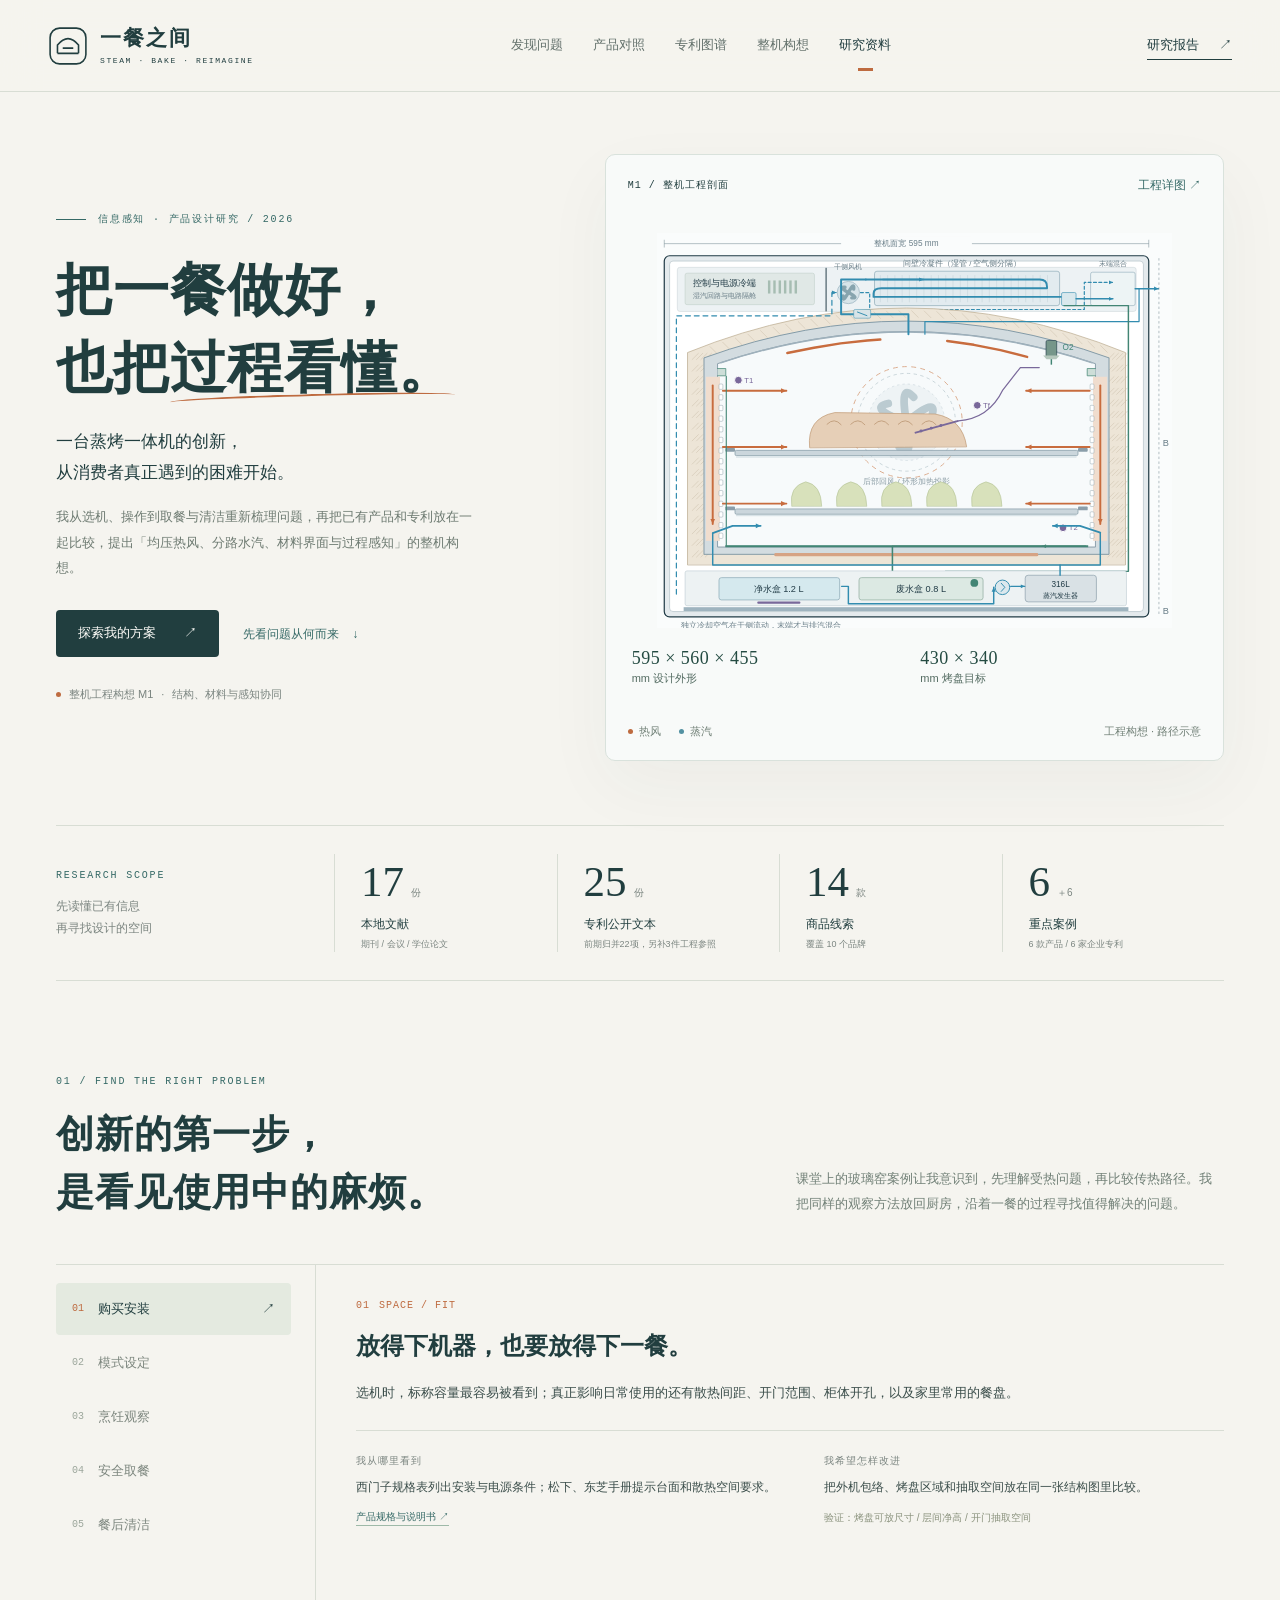
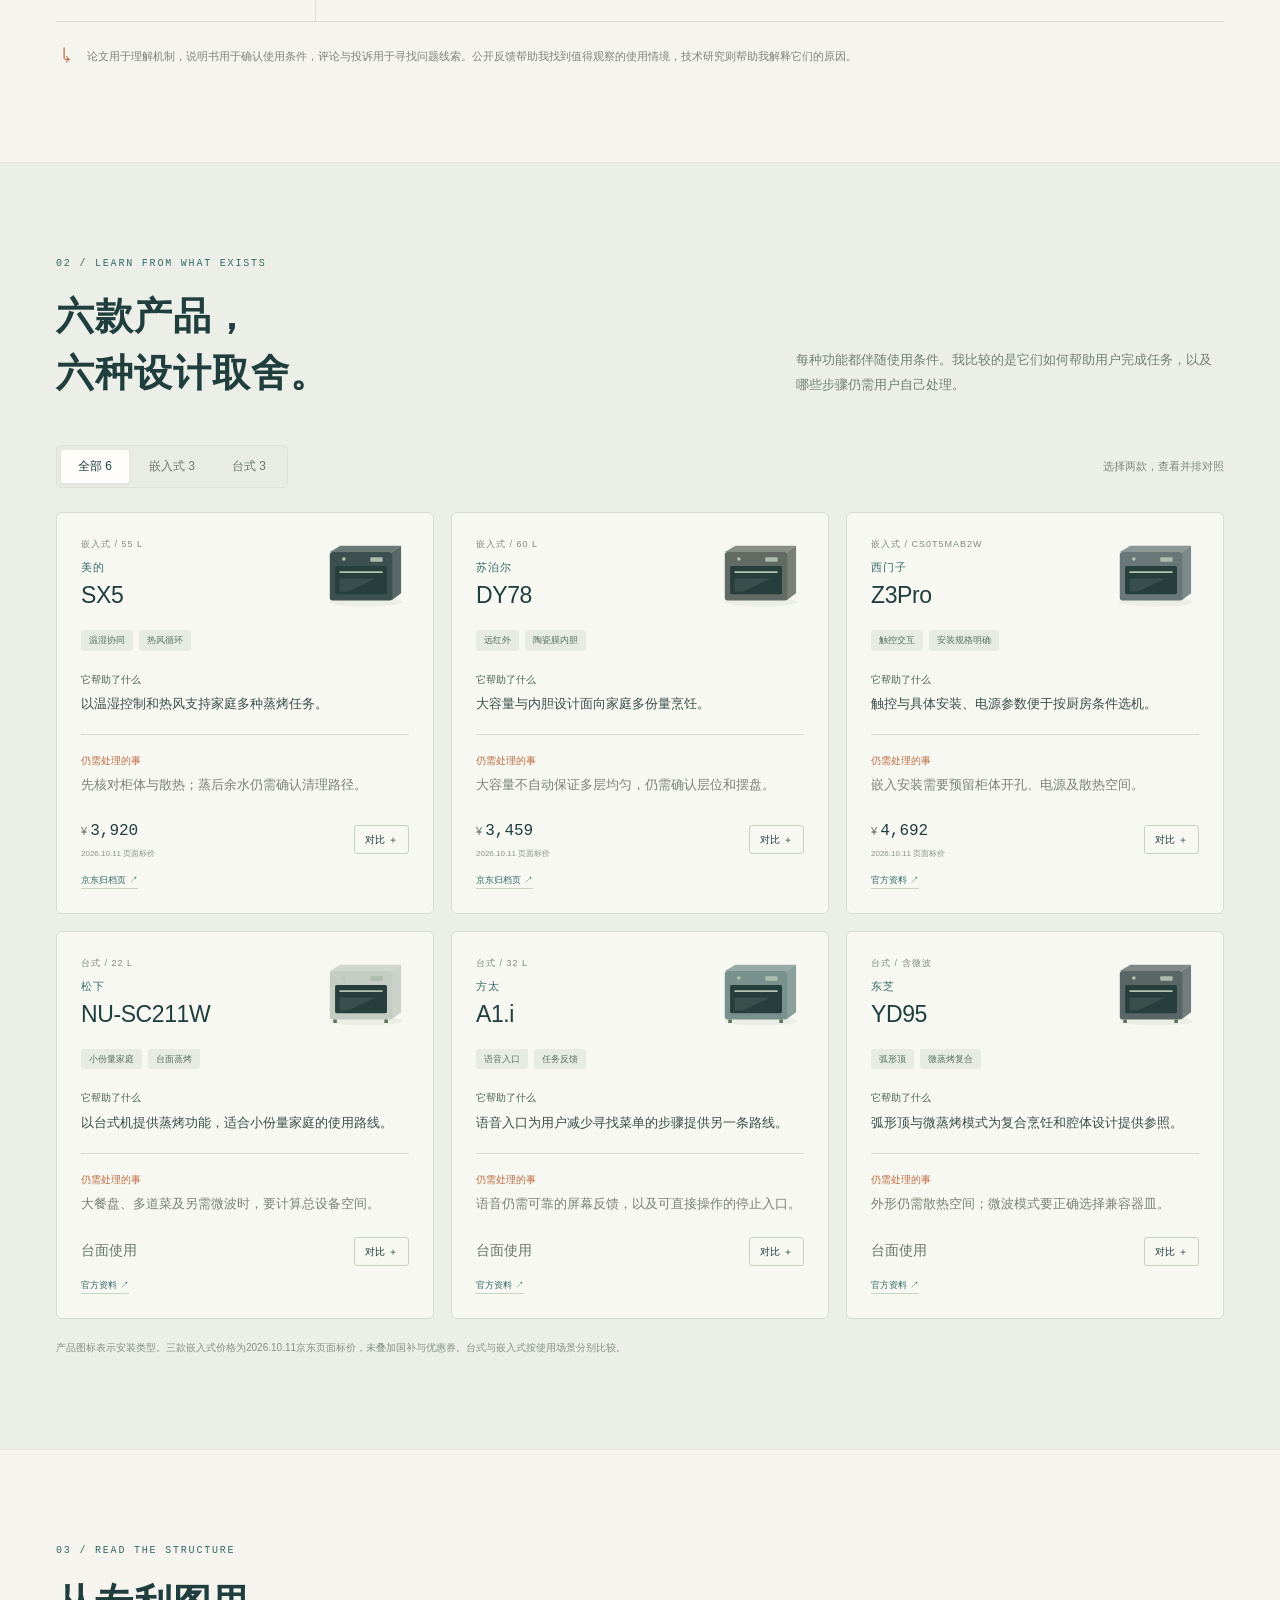
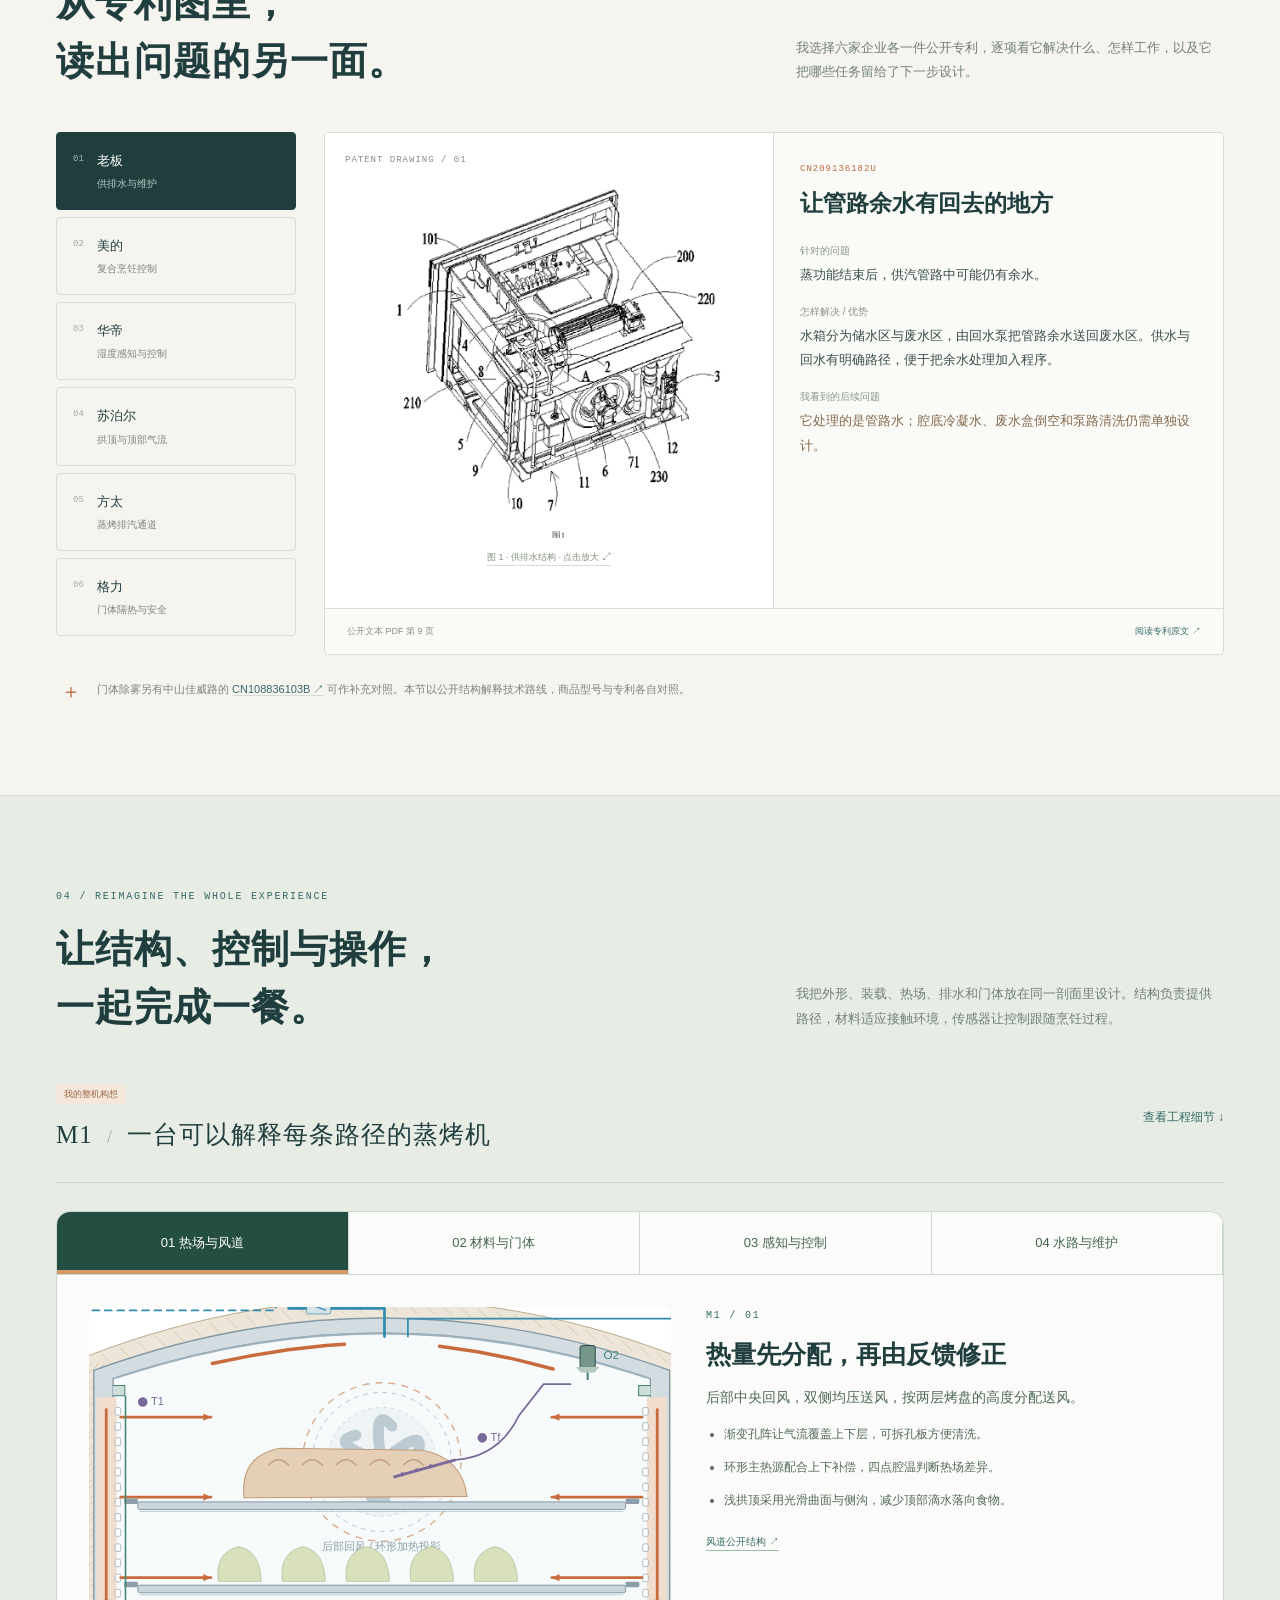
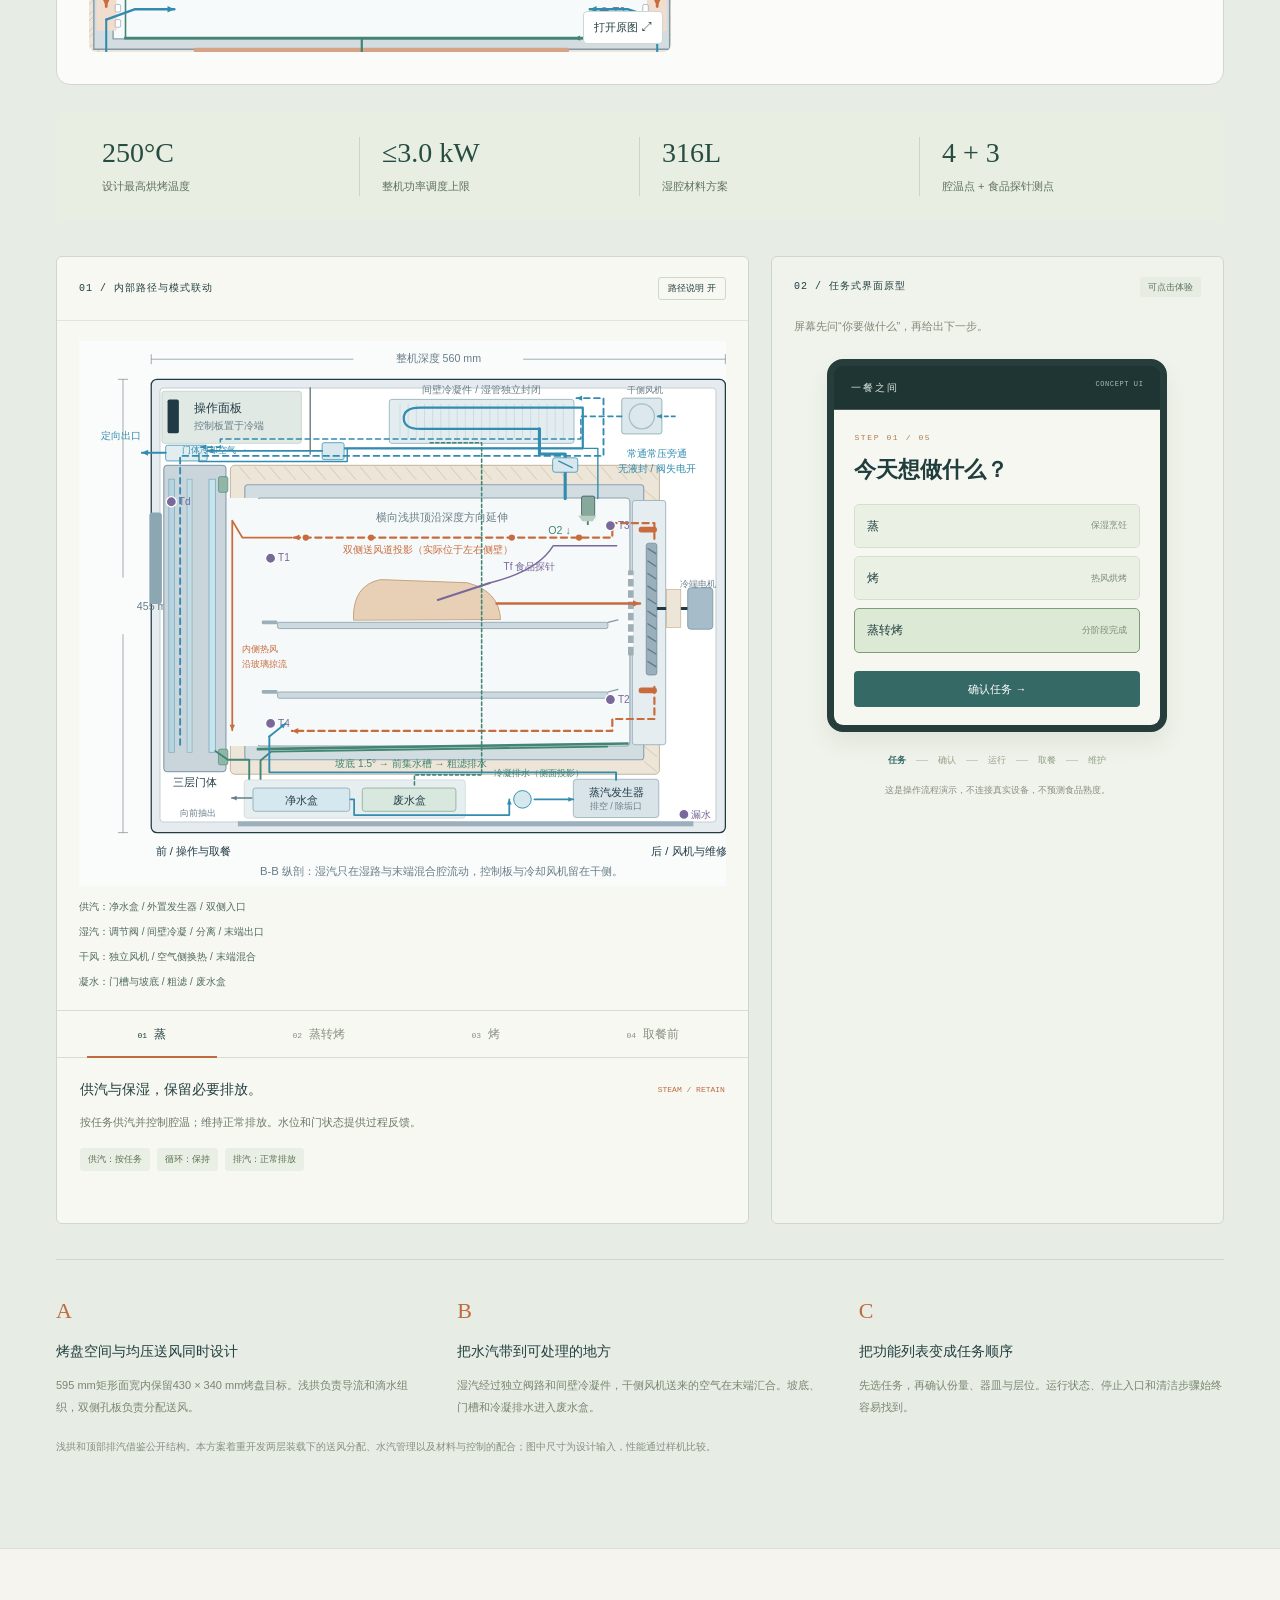
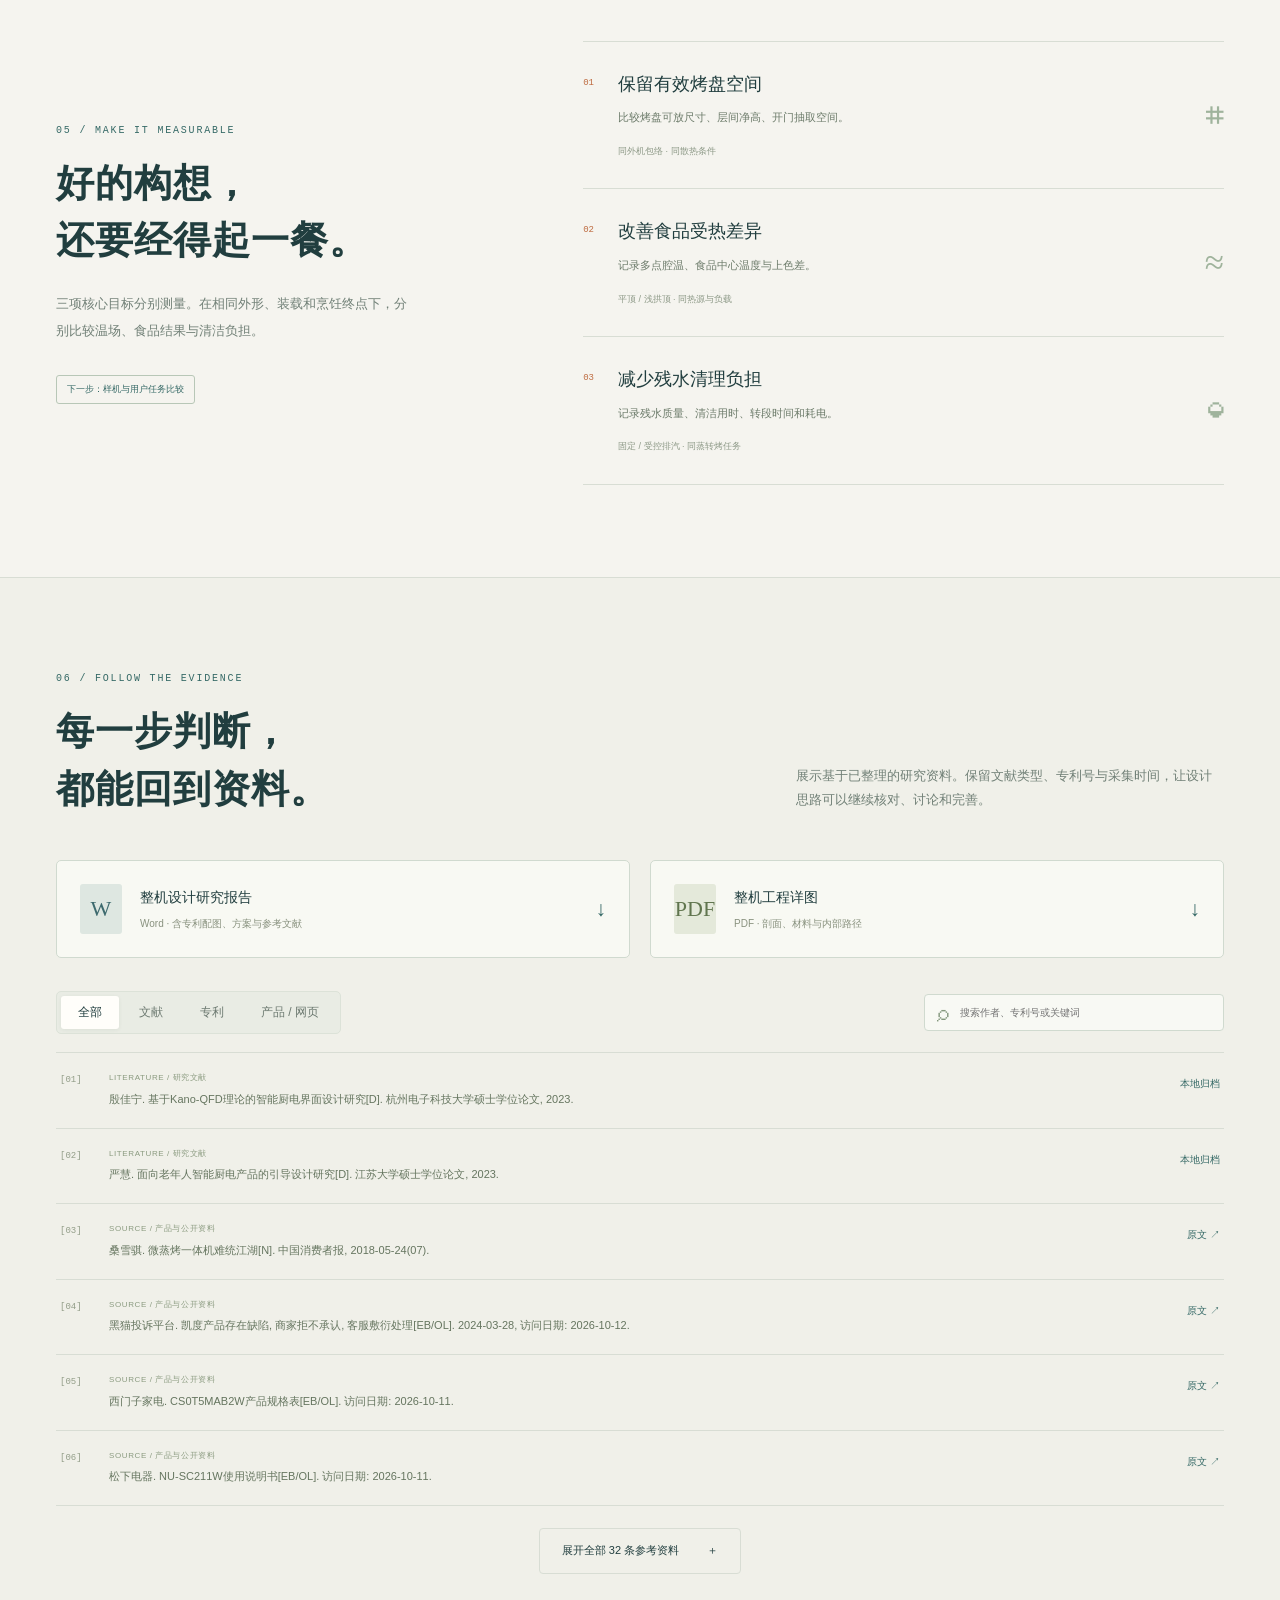
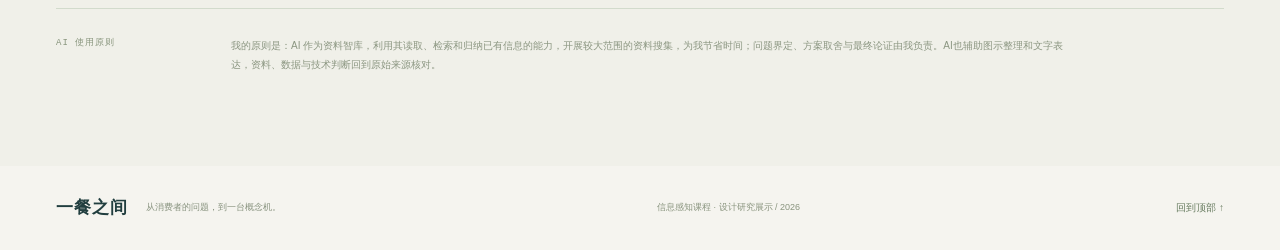
==== index.html @ ca3e5524 "Add files via upload" ====
<!DOCTYPE html>
<html lang="zh-CN">
<head>
  <meta charset="utf-8">
  <meta name="viewport" content="width=device-width, initial-scale=1">
  <meta name="theme-color" content="#f5f4ef">
  <meta name="description" content="从消费者的一餐出发，对照六款产品与六家企业专利，展示M1的均压送风、材料分区、受控排汽与信息感知设计。">
  <title>一餐之间 M1 · 蒸烤一体机工程设计</title>
  <link rel="icon" href="assets/favicon.svg" type="image/svg+xml">
  <link rel="stylesheet" href="styles.css?v=5">
  <script defer src="data.js"></script>
  <script defer src="app.js?v=6"></script>
</head>
<body>
<a class="skip" href="#research">跳转到研究内容</a>
<header class="site-header">
 <a class="brand" href="#top" aria-label="一餐之间 首页"><svg viewBox="0 0 38 38" aria-hidden="true"><rect x="2" y="2" width="34" height="34" rx="9" fill="none" stroke="currentColor" stroke-width="1.5"/><path d="M9 26V18Q19 6 29 18V26M9 26H29M14 21H24" fill="none" stroke="currentColor" stroke-width="1.5"/></svg><span>一餐之间<small>STEAM · BAKE · REIMAGINE</small></span></a>
 <nav class="main-nav" aria-label="页面导航"><a href="#research">发现问题</a><a href="#products">产品对照</a><a href="#patents">专利图谱</a><a href="#concept">整机构想</a><a href="#sources">研究资料</a></nav>
 <a class="header-link" href="assets/design-report.docx" download>研究报告 <span aria-hidden="true">↗</span></a>
</header>
<main id="top">
 <section class="hero wrap">
  <div class="hero-copy">
   <div class="eyebrow"><span class="tiny-line"></span> 信息感知 · 产品设计研究 / 2026</div>
   <h1>把一餐做好，<br>也把<span class="hand-underline">过程看懂。</span></h1>
   <p class="hero-lead">一台蒸烤一体机的创新，<br>从消费者真正遇到的困难开始。</p>
   <p class="hero-desc">我从选机、操作到取餐与清洁重新梳理问题，再把已有产品和专利放在一起比较，提出「均压热风、分路水汽、材料界面与过程感知」的整机构想。</p>
   <div class="hero-actions"><a class="button primary" href="#concept">探索我的方案 <span>↗</span></a><a class="text-link" href="#research">先看问题从何而来 <span>↓</span></a></div>
   <div class="project-state"><span class="status-dot"></span> 整机工程构想 M1 <span>·</span> 结构、材料与感知协同</div>
  </div>
  <div class="hero-visual">
   <div class="board-top"><span class="mono">M1 / 整机工程剖面</span><a class="text-link" href="assets/M1-engineering.pdf" target="_blank">工程详图 ↗</a></div>
   <div id="hero-oven" class="hero-oven" data-mode="steam"></div>
   <div class="visual-foot"><span><i class="key-dot orange"></i> 热风 <i class="key-dot blue"></i> 蒸汽</span><span>工程构想 · 路径示意</span></div>
  </div>
 </section>
 <div class="scope-band wrap"><div class="scope-label"><span class="eyebrow">RESEARCH SCOPE</span><span>先读懂已有信息<br>再寻找设计的空间</span></div><div><strong>17<small>份</small></strong><span>本地文献<em>期刊 / 会议 / 学位论文</em></span></div><div><strong>25<small>份</small></strong><span>专利公开文本<em>前期归并22项，另补3件工程参照</em></span></div><div><strong>14<small>款</small></strong><span>商品线索<em>覆盖 10 个品牌</em></span></div><div><strong>6<small>＋6</small></strong><span>重点案例<em>6 款产品 / 6 家企业专利</em></span></div></div>

 <section class="section wrap" id="research">
  <div class="section-intro"><div><div class="eyebrow">01 / FIND THE RIGHT PROBLEM</div><h2>创新的第一步，<br>是看见使用中的麻烦。</h2></div><p>课堂上的玻璃窑案例让我意识到，先理解受热问题，再比较传热路径。我把同样的观察方法放回厨房，沿着一餐的过程寻找值得解决的问题。</p></div>
  <div class="journey-layout"><div class="journey-list" role="tablist" aria-label="消费者使用环节" id="journey-tabs"></div><article id="journey-panel" class="journey-panel" role="tabpanel" aria-live="polite"></article></div>
  <div class="research-note"><span class="note-symbol">↳</span><p>论文用于理解机制，说明书用于确认使用条件，评论与投诉用于寻找问题线索。公开反馈帮助我找到值得观察的使用情境，技术研究则帮助我解释它们的原因。</p></div>
 </section>

 <section class="products-section section" id="products"><div class="wrap">
  <div class="section-intro"><div><div class="eyebrow">02 / LEARN FROM WHAT EXISTS</div><h2>六款产品，<br>六种设计取舍。</h2></div><p>每种功能都伴随使用条件。我比较的是它们如何帮助用户完成任务，以及哪些步骤仍需用户自己处理。</p></div>
  <div class="section-tools"><div class="segmented" id="product-filters" aria-label="按产品类型筛选"><button class="active" data-filter="all" aria-pressed="true">全部 6</button><button data-filter="built" aria-pressed="false">嵌入式 3</button><button data-filter="counter" aria-pressed="false">台式 3</button></div><span class="muted small-text">选择两款，查看并排对照</span></div>
  <div class="product-grid" id="product-grid"></div>
  <div class="compare-tray" id="compare-tray" hidden><div class="compare-tray-heading"><span id="compare-count"></span><button class="text-button" id="clear-compare">清空选择 ×</button></div><div id="compare-content"></div></div>
  <p class="fineprint">产品图标表示安装类型。三款嵌入式价格为2026.10.11京东页面标价，未叠加国补与优惠券。台式与嵌入式按使用场景分别比较。</p>
 </div></section>

 <section class="section wrap" id="patents">
  <div class="section-intro"><div><div class="eyebrow">03 / READ THE STRUCTURE</div><h2>从专利图里，<br>读出问题的另一面。</h2></div><p>我选择六家企业各一件公开专利，逐项看它解决什么、怎样工作，以及它把哪些任务留给了下一步设计。</p></div>
  <div class="patent-layout"><div class="patent-tabs" id="patent-tabs" role="tablist" aria-label="企业专利"></div><article id="patent-panel" class="patent-panel" role="tabpanel" aria-live="polite"></article></div>
  <div class="research-note"><span class="note-symbol">＋</span><p>门体除雾另有中山佳威路的 <a href="https://patents.google.com/patent/CN108836103B/zh" target="_blank" rel="noopener">CN108836103B ↗</a> 可作补充对照。本节以公开结构解释技术路线，商品型号与专利各自对照。</p></div>
 </section>

 <section class="concept-section section" id="concept"><div class="wrap">
  <div class="section-intro"><div><div class="eyebrow">04 / REIMAGINE THE WHOLE EXPERIENCE</div><h2>让结构、控制与操作，<br>一起完成一餐。</h2></div><p>我把外形、装载、热场、排水和门体放在同一剖面里设计。结构负责提供路径，材料适应接触环境，传感器让控制跟随烹饪过程。</p></div>
  <div class="concept-heading"><div><span class="tag pale">我的整机构想</span><h3>M1 <span>/</span> 一台可以解释每条路径的蒸烤机</h3></div><a class="text-link" href="#engineering-detail">查看工程细节 ↓</a></div>
  <div class="engineering-explorer"><div class="eng-tabs" id="engineering-tabs" aria-label="探索工程设计"><button data-engineering="0" aria-pressed="true">01 热场与风道</button><button data-engineering="1" aria-pressed="false">02 材料与门体</button><button data-engineering="2" aria-pressed="false">03 感知与控制</button><button data-engineering="3" aria-pressed="false">04 水路与维护</button></div><article id="engineering-detail" class="engineering-detail" aria-live="polite"></article></div>
  <div class="m1-specs"><div><b>250°C</b><span>设计最高烘烤温度</span></div><div><b>≤3.0 kW</b><span>整机功率调度上限</span></div><div><b>316L</b><span>湿腔材料方案</span></div><div><b>4 + 3</b><span>腔温点 + 食品探针测点</span></div></div>
  <div class="concept-grid"><div class="path-board"><div class="board-top"><span class="mono">01 / 内部路径与模式联动</span><button class="icon-text" id="toggle-labels" aria-pressed="true">路径说明 开</button></div><div id="path-visual" class="path-visual" data-phase="steam"></div><div class="mode-controls" id="phase-tabs" aria-label="查看蒸烤阶段"><button class="active" data-phase="steam" aria-pressed="true"><small>01</small> 蒸</button><button data-phase="transition" aria-pressed="false"><small>02</small> 蒸转烤</button><button data-phase="bake" aria-pressed="false"><small>03</small> 烤</button><button data-phase="serve" aria-pressed="false"><small>04</small> 取餐前</button></div><div id="phase-detail" aria-live="polite"></div></div>
   <div class="interface-card"><div class="board-top"><span class="mono">02 / 任务式界面原型</span><span class="tag">可点击体验</span></div><p class="interface-intro">屏幕先问“你要做什么”，再给出下一步。</p><div class="device"><div class="device-top"><span>一餐之间</span><span class="mono">CONCEPT UI</span></div><div id="device-screen" class="device-screen" aria-live="polite"></div></div><div class="interface-progress" id="interface-progress"></div><p class="fineprint">这是操作流程演示，不连接真实设备，不预测食品熟度。</p></div>
  </div>
  <div class="design-choices"><div><span class="choice-no">A</span><h3>烤盘空间与均压送风同时设计</h3><p>595 mm矩形面宽内保留430 × 340 mm烤盘目标。浅拱负责导流和滴水组织，双侧孔板负责分配送风。</p></div><div><span class="choice-no">B</span><h3>把水汽带到可处理的地方</h3><p>湿汽经过独立阀路和间壁冷凝件，干侧风机送来的空气在末端汇合。坡底、门槽和冷凝排水进入废水盒。</p></div><div><span class="choice-no">C</span><h3>把功能列表变成任务顺序</h3><p>先选任务，再确认份量、器皿与层位。运行状态、停止入口和清洁步骤始终容易找到。</p></div></div>
  <p class="fineprint">浅拱和顶部排汽借鉴公开结构。本方案着重开发两层装载下的送风分配、水汽管理以及材料与控制的配合；图中尺寸为设计输入，性能通过样机比较。</p>
 </div></section>

 <section class="section wrap" id="validation"><div class="validation-layout"><div><div class="eyebrow">05 / MAKE IT MEASURABLE</div><h2>好的构想，<br>还要经得起一餐。</h2><p class="section-description">三项核心目标分别测量。在相同外形、装载和烹饪终点下，分别比较温场、食品结果与清洁负担。</p><span class="tag outline">下一步：样机与用户任务比较</span></div><div class="validation-list"><article><span class="validation-no">01</span><div><h3>保留有效烤盘空间</h3><p>比较烤盘可放尺寸、层间净高、开门抽取空间。</p><span>同外机包络 · 同散热条件</span></div><span class="target-symbol">⌗</span></article><article><span class="validation-no">02</span><div><h3>改善食品受热差异</h3><p>记录多点腔温、食品中心温度与上色差。</p><span>平顶 / 浅拱顶 · 同热源与负载</span></div><span class="target-symbol">≈</span></article><article><span class="validation-no">03</span><div><h3>减少残水清理负担</h3><p>记录残水质量、清洁用时、转段时间和耗电。</p><span>固定 / 受控排汽 · 同蒸转烤任务</span></div><span class="target-symbol">◒</span></article></div></div></section>

 <section class="sources-section section" id="sources"><div class="wrap"><div class="section-intro"><div><div class="eyebrow">06 / FOLLOW THE EVIDENCE</div><h2>每一步判断，<br>都能回到资料。</h2></div><p>展示基于已整理的研究资料。保留文献类型、专利号与采集时间，让设计思路可以继续核对、讨论和完善。</p></div>
  <div class="download-row"><a href="assets/design-report.docx" download><span class="download-icon">W</span><span><strong>整机设计研究报告</strong><small>Word · 含专利配图、方案与参考文献</small></span><span class="download-arrow">↓</span></a><a href="assets/M1-engineering.pdf" download><span class="download-icon excel">PDF</span><span><strong>整机工程详图</strong><small>PDF · 剖面、材料与内部路径</small></span><span class="download-arrow">↓</span></a></div>
  <div class="source-tools"><div class="segmented" id="source-filters" aria-label="参考资料类型"><button class="active" data-type="all" aria-pressed="true">全部</button><button data-type="paper" aria-pressed="false">文献</button><button data-type="patent" aria-pressed="false">专利</button><button data-type="web" aria-pressed="false">产品 / 网页</button></div><label class="search-box"><span aria-hidden="true">⌕</span><input id="source-search" type="search" placeholder="搜索作者、专利号或关键词" aria-label="搜索参考资料"></label></div>
  <div id="reference-list" class="reference-list" aria-live="polite"></div><button class="button secondary sources-expand" id="expand-sources">展开全部参考资料 <span>＋</span></button>
  <div class="ai-note"><span class="mono">AI 使用原则</span><p>我的原则是：AI 作为资料智库，利用其读取、检索和归纳已有信息的能力，开展较大范围的资料搜集，为我节省时间；问题界定、方案取舍与最终论证由我负责。AI也辅助图示整理和文字表达，资料、数据与技术判断回到原始来源核对。</p></div>
 </div></section>
</main>
<footer class="site-footer wrap"><a class="brand footer-brand" href="#top">一餐之间 <span>从消费者的问题，到一台概念机。</span></a><span>信息感知课程 · 设计研究展示 / 2026</span><a href="#top" class="back-top">回到顶部 ↑</a></footer>
<dialog class="image-dialog" id="patent-dialog"><div class="dialog-top"><span id="dialog-title"></span><button id="close-dialog" aria-label="关闭附图">关闭 ×</button></div><img id="dialog-img" alt="专利附图放大"><p>附图来自专利公开文本；示意部件与编号以原文为准。</p></dialog>
<div id="toast" class="toast" role="status" hidden></div>
</body>
</html>
---- styles.css ----
@charset "UTF-8";
:root{--paper:#f5f4ef;--white:#fffefa;--ink:#213e3f;--text:#3a4d4a;--muted:#7b8580;--line:#d8ddd4;--teal:#356966;--teal-light:#dbe8e1;--orange:#be6b40;--orange-light:#f4e7db;--blue:#5391a2;--serif:"Songti SC","STSong","SimSun",Georgia,serif;--sans:-apple-system,BlinkMacSystemFont,"PingFang SC","Microsoft YaHei",sans-serif;--mono:"SFMono-Regular",Consolas,monospace}
*{box-sizing:border-box}html{scroll-behavior:smooth;scroll-padding-top:100px}body{margin:0;background:var(--paper);color:var(--ink);font-family:var(--sans);font-size:15px;-webkit-font-smoothing:antialiased;line-height:1.7}button,input,select{font:inherit}button,a{-webkit-tap-highlight-color:transparent}button{cursor:pointer}a{color:inherit;text-decoration:none}button{color:inherit}button:disabled{cursor:default}button:focus-visible,a:focus-visible,input:focus-visible,select:focus-visible{outline:2px solid var(--orange);outline-offset:5px}button{border:0;background:none}img,svg{max-width:100%;display:block}p,h1,h2,h3,h4{margin:0}p{color:var(--text)}[hidden]{display:none!important}.wrap{width:min(1320px,calc(100% - 112px));margin-inline:auto}.skip{position:fixed;z-index:99;top:-70px;left:20px;padding:12px 20px;background:var(--ink);color:white}.skip:focus{top:10px}.site-header{height:92px;padding:0 48px;display:flex;align-items:center;justify-content:space-between;gap:32px;border-bottom:1px solid var(--line);background:rgba(245,244,239,.94);backdrop-filter:blur(18px);position:sticky;top:0;z-index:20}.brand{display:flex;gap:12px;align-items:center;font-size:21px;font-weight:650;letter-spacing:2px;line-height:1.3;white-space:nowrap}.brand svg{width:40px;flex:none}.brand small{display:block;font-family:var(--mono);font-size:8px;font-weight:400;letter-spacing:1.6px;padding-top:5px}.main-nav{display:flex;gap:30px;font-size:13px;color:#62706a}.main-nav a{position:relative;transition:color .2s}.main-nav a:hover,.main-nav a.active{color:var(--ink)}.main-nav a.active:after{content:"";height:3px;width:15px;background:var(--orange);position:absolute;bottom:-14px;left:calc(50% - 7px)}.header-link{font-size:13px;border-bottom:1px solid var(--ink);padding:3px 0}.header-link span{margin-left:16px}.hero{display:grid;grid-template-columns:1fr 1.14fr;gap:50px;padding-top:68px;padding-bottom:58px;align-items:center}.eyebrow{font-family:var(--mono);font-size:10px;letter-spacing:1.8px;font-weight:500;display:flex;align-items:center;gap:12px;color:var(--teal)}.tiny-line{height:1px;width:30px;background:var(--teal)}h1{font-family:var(--serif);font-size:clamp(42px,4.7vw,68px);font-weight:600;letter-spacing:1px;line-height:1.38;margin:24px 0 20px}.hand-underline{position:relative;white-space:nowrap}.hand-underline:after{content:"";position:absolute;left:0;bottom:-4px;width:100%;height:7px;border-top:2px solid var(--orange);border-radius:50%;transform:rotate(-1.5deg)}.hero-lead{font-size:17px;line-height:1.8;color:var(--ink)}.hero-desc{font-size:13px;line-height:1.95;max-width:420px;margin-top:16px;color:#6e7b72}.hero-actions{display:flex;align-items:center;gap:24px;margin-top:30px}.button{display:inline-flex;justify-content:center;gap:28px;align-items:center;font-size:13px;font-weight:500;padding:13px 22px;border-radius:4px;transition:transform .2s,background .2s;line-height:1.6}.button:hover{transform:translateY(-2px)}.button.primary{background:var(--ink);color:var(--white)}.button.primary:hover{background:#356966}.button.secondary{border:1px solid var(--line);background:transparent}.button.secondary:hover{background:#e8ece4}.text-link{font-size:12px;color:var(--teal);white-space:nowrap}.text-link span{margin-left:10px}.project-state{display:flex;align-items:center;gap:8px;font-size:10px;color:var(--muted);margin-top:28px}.status-dot{width:5px;height:5px;border-radius:50%;background:var(--orange)}.hero-visual{align-self:stretch;background:#e8ece3;position:relative;border-radius:10px;overflow:hidden;min-height:500px;display:flex;flex-direction:column;background-image:radial-gradient(#aab9ad50 .65px,transparent .65px);background-size:14px 14px}.board-top{display:flex;justify-content:space-between;align-items:center;padding:20px 22px;gap:14px}.mono{font-family:var(--mono);font-size:10px;letter-spacing:1px}.segmented{display:flex;align-items:center;gap:3px;background:#e9ece4;border:1px solid #dce2d8;padding:4px;border-radius:5px;width:fit-content;flex-wrap:wrap}.segmented button{padding:7px 17px;font-size:12px;border-radius:3px;color:#6c7970;line-height:1.6;transition:background .2s,color .2s}.segmented button.active{background:var(--white);color:var(--ink);box-shadow:0 1px 4px #1f3a3010}.segmented button:hover{color:var(--ink)}.segmented.small{background:#e0e6db;border-color:transparent;padding:3px}.segmented.small button{font-size:10px;padding:4px 13px}.hero-oven{flex:1;display:flex;align-items:center;justify-content:center;width:100%;min-height:340px;margin-top:-2px}.hero-oven svg{width:100%;height:auto;overflow:visible}.visual-foot{display:flex;align-items:center;justify-content:space-between;gap:12px;padding:14px 22px 19px;font-size:9px;color:#718077}.visual-foot span:first-child{display:flex;align-items:center;gap:6px}.key-dot{width:5px;height:5px;border-radius:50%;display:inline-block}.key-dot.blue{background:var(--blue);margin-left:12px}.key-dot.orange{background:var(--orange)}.scope-band{border-top:1px solid var(--line);border-bottom:1px solid var(--line);display:grid;grid-template-columns:1.25fr repeat(4,1fr);padding:28px 0}.scope-band>div{border-left:1px solid var(--line);padding-left:26px;display:flex;flex-direction:column;gap:4px}.scope-band>div:first-child{border:0;padding-left:0}.scope-label{justify-content:center}.scope-label>span:last-child{font-size:12px;line-height:1.8;color:var(--muted);margin-top:8px}.scope-band strong{font-family:Georgia,serif;font-weight:400;font-size:43px;line-height:1.3}.scope-band strong small{font-family:var(--sans);font-size:10px;margin-left:7px;font-weight:400;color:var(--muted)}.scope-band>div>span:not(.eyebrow){font-size:12px}.scope-band em{font-style:normal;font-size:9px;display:block;color:var(--muted);margin-top:3px}.section{padding-top:100px;padding-bottom:96px}.section-intro{display:grid;grid-template-columns:1fr .67fr;gap:100px;align-items:end;margin-bottom:42px}h2{font-family:var(--serif);font-size:clamp(30px,3vw,42px);line-height:1.5;font-weight:600;letter-spacing:1px;margin-top:16px}.section-intro>p,.section-description{font-size:13px;line-height:2.1;color:#718077;padding-bottom:5px}.journey-layout{display:grid;grid-template-columns:260px 1fr;border-top:1px solid var(--line);border-bottom:1px solid var(--line);min-height:358px}.journey-list{padding:18px 24px 18px 0;display:flex;flex-direction:column;gap:2px;border-right:1px solid var(--line)}.journey-tab{display:flex;align-items:center;text-align:left;gap:14px;border-radius:4px;padding:15px 16px;font-size:13px;color:#7c867e;transition:background .2s}.journey-tab .num{font-family:var(--mono);font-size:10px;color:#9ba69b}.journey-tab .tab-arrow{margin-left:auto;opacity:0}.journey-tab.active{background:#e4eae0;color:var(--ink)}.journey-tab.active .num{color:var(--orange)}.journey-tab.active .tab-arrow{opacity:1}.journey-tab:hover{background:#e9ede5}.journey-panel{padding:32px 0 30px 40px}.panel-eyebrow{font-size:10px;color:var(--orange);font-family:var(--mono);letter-spacing:1px;display:flex;gap:9px;align-items:center}.journey-panel h3{font-size:24px;font-family:var(--serif);margin:12px 0 14px;font-weight:600}.journey-panel>.journey-desc{font-size:13px;line-height:1.95;max-width:680px}.evidence-grid{display:grid;grid-template-columns:1.1fr 1fr;gap:28px;margin-top:24px;border-top:1px solid var(--line);padding-top:21px}.evidence-grid label{font-size:10px;letter-spacing:1px;display:block;color:var(--muted);margin-bottom:7px}.evidence-grid p{font-size:12px;line-height:1.9}.source-link{font-size:10px;color:var(--teal);display:inline-block;margin-top:9px;border-bottom:1px solid #9eb9a8}.source-link:hover{color:var(--orange)}.research-note{display:flex;gap:16px;margin-top:24px;align-items:start;padding:0 5px}.research-note p{font-size:11px;line-height:1.95;color:#7b857d}.research-note a{color:var(--teal);border-bottom:1px solid var(--line)}.note-symbol{font-size:20px;color:var(--orange);line-height:1.2}.products-section{background:#ecefe7;border-top:1px solid #e3e7dc;border-bottom:1px solid #e3e7dc}.section-tools{display:flex;align-items:center;justify-content:space-between;gap:24px;margin-bottom:24px}.muted{color:var(--muted)}.small-text{font-size:11px}.product-grid{display:grid;grid-template-columns:repeat(3,1fr);gap:17px}.product-card{border:1px solid #d5ded1;border-radius:6px;background:#f7f8f2;padding:24px;display:flex;flex-direction:column;transition:border-color .2s,transform .2s;min-width:0;position:relative}.product-card:hover{border-color:#a4b8a3;transform:translateY(-3px)}.product-top{display:flex;justify-content:space-between;gap:10px;align-items:start}.product-type{font-size:9px;color:#7f8a80;margin-bottom:6px;letter-spacing:1px}.product-brand{font-size:11px;letter-spacing:1px;color:var(--teal)}.product-card h3{font-size:23px;font-weight:500;letter-spacing:-.4px;margin-top:2px;line-height:1.4}.product-card .oven-thumb{width:88px;height:74px;flex:none}.product-tags{display:flex;flex-wrap:wrap;gap:6px;margin-top:19px}.tag{background:#e6ece2;color:#597260;font-size:9px;padding:3px 8px;border-radius:3px;white-space:nowrap;font-weight:400;line-height:1.6;display:inline-block}.tag.pale{background:var(--orange-light);color:#9a6746}.tag.outline{border:1px solid #b8c7b7;background:none;color:var(--teal);padding:6px 10px}.product-insight{margin-top:20px;font-size:12px;line-height:1.85;padding-bottom:18px;border-bottom:1px solid var(--line);flex:1}.product-insight strong{font-size:10px;font-weight:500;color:#496252;display:block;margin-bottom:3px}.product-limit{font-size:11px;line-height:1.9;margin-top:16px;color:#7b8174}.product-limit strong{font-size:10px;color:var(--orange);font-weight:500;display:block;margin-bottom:3px}.product-bottom{display:flex;justify-content:space-between;gap:10px;align-items:center;margin-top:20px}.product-price{font-size:11px;color:#687768}.product-price b{font-weight:500;font-family:var(--mono);font-size:16px;color:var(--ink)}.product-price small{font-size:8px;display:block;color:#8b9588;margin-top:2px}.compare-toggle{border:1px solid #c7d3c1;padding:5px 10px;border-radius:3px;font-size:10px;white-space:nowrap}.compare-toggle.active{background:var(--ink);color:white;border-color:var(--ink)}.compare-toggle:hover{border-color:var(--ink)}.product-source{font-size:9px;margin-top:12px;color:var(--teal);align-self:flex-start;border-bottom:1px solid #c9d4c4}.fineprint{font-size:10px;color:#849080;line-height:1.9;margin-top:19px}.compare-tray{margin-top:24px;border:1px solid #a9bda7;background:#f7faf4;border-radius:6px;padding:20px}.compare-tray-heading{display:flex;justify-content:space-between;font-size:12px;margin-bottom:15px}.text-button{font-size:10px;color:var(--muted);padding:0}.compare-placeholder{padding:12px 0;color:var(--muted);font-size:12px}.compare-table{border-collapse:collapse;width:100%;font-size:12px;table-layout:fixed}.compare-table td,.compare-table th{padding:12px;text-align:left;vertical-align:top;border-top:1px solid var(--line);font-weight:400}.compare-table th{width:100px;color:var(--muted);font-size:10px}.compare-table tr:first-child td{font-size:17px;color:var(--ink);font-weight:600}.patent-layout{display:grid;grid-template-columns:240px 1fr;gap:28px}.patent-tabs{display:flex;flex-direction:column;gap:7px}.patent-tab{display:flex;gap:13px;padding:17px 16px;text-align:left;border:1px solid var(--line);border-radius:4px;transition:background .2s}.patent-tab small{font-family:var(--mono);color:#a2ada1;font-size:9px;padding-top:2px}.patent-tab>span{font-size:13px}.patent-tab em{font-size:10px;color:var(--muted);font-style:normal;display:block;margin-top:3px}.patent-tab.active{background:var(--ink);color:var(--white);border-color:var(--ink)}.patent-tab.active em{color:#b9cdc0}.patent-tab:hover:not(.active){background:#e9ede4}.patent-panel{border:1px solid var(--line);border-radius:5px;background:#fafbf7;overflow:hidden}.patent-content{display:grid;grid-template-columns:1fr 1fr;min-height:475px}.patent-drawing{position:relative;display:flex;flex-direction:column;align-items:center;justify-content:center;background:white;padding:28px 22px;border-right:1px solid var(--line);min-width:0}.patent-fig-label{font-family:var(--mono);font-size:9px;letter-spacing:1px;color:#819180;align-self:flex-start;position:absolute;left:20px;top:20px}.patent-image-button{width:100%;padding:0;height:350px;display:flex;align-items:center;justify-content:center;margin:12px 0}.patent-image-button img{width:100%;height:100%;object-fit:contain;mix-blend-mode:multiply}.zoom-hint{font-size:9px;color:#85917f;border-bottom:1px solid var(--line)}.patent-detail{padding:29px 26px}.patent-detail .mono{font-size:9px;color:var(--orange)}.patent-detail h3{font-family:var(--serif);font-size:23px;line-height:1.55;margin:9px 0 20px;font-weight:600}.patent-detail dl{margin:0}.patent-detail dt{font-size:10px;color:#8a9588;margin-top:15px}.patent-detail dd{margin:4px 0 0;font-size:12px;line-height:1.95;color:var(--text)}.patent-detail dd:last-child{color:#85684d}.patent-footer{border-top:1px solid var(--line);padding:15px 22px;display:flex;justify-content:space-between;font-size:9px;gap:15px;color:#869180}.patent-footer a{color:var(--teal);white-space:nowrap}.concept-section{background:#e7ede5;position:relative;border-top:1px solid #d8e0d4;border-bottom:1px solid #d8e0d4}.concept-heading{display:flex;align-items:center;justify-content:space-between;border-bottom:1px solid #ccd8c8;padding-bottom:25px;margin-bottom:24px}.concept-heading h3{font-family:var(--serif);font-size:25px;font-weight:500;margin-top:10px;letter-spacing:1px}.concept-heading h3 span{color:#9ba99b;font-size:18px;margin:0 7px}.concept-stamp{color:#8f9f8c;font-family:var(--mono);font-size:9px;line-height:1.9;letter-spacing:2px;text-align:right}.concept-grid{display:grid;grid-template-columns:1.2fr .8fr;gap:22px;align-items:stretch}.path-board{background:#f7f8f2;border:1px solid #cdd8c8;border-radius:6px;overflow:hidden;min-width:0}.path-board>.board-top{border-bottom:1px solid #e0e6da}.icon-text{font-size:9px;border:1px solid #cdd9c6;padding:3px 9px;border-radius:3px}.path-visual{padding:5px 12px 0;background-image:radial-gradient(#a1b49e44 .6px,transparent .6px);background-size:14px 14px}.path-visual svg{width:100%;height:320px}.mode-controls{display:grid;grid-template-columns:repeat(4,1fr);border-top:1px solid var(--line);border-bottom:1px solid var(--line);padding:0 14px;gap:5px}.mode-controls button{padding:13px 2px;font-size:12px;position:relative;color:#889181}.mode-controls small{font-family:var(--mono);font-size:8px;margin-right:4px}.mode-controls button.active{color:var(--ink)}.mode-controls button.active:after{content:"";position:absolute;bottom:-1px;height:2px;left:10%;right:10%;background:var(--orange)}#phase-detail{padding:20px 23px;min-height:165px}.phase-title{display:flex;align-items:center;justify-content:space-between;gap:15px;margin-bottom:10px}.phase-title h4{font-size:14px;font-weight:500}.phase-title span{font-family:var(--mono);font-size:8px;color:var(--orange)}.phase-description{font-size:11px;line-height:1.9;color:#6b7a67}.phase-states{display:flex;flex-wrap:wrap;gap:7px;margin-top:15px}.phase-states span{font-size:9px;background:#e9efe4;color:#5a7153;padding:4px 8px;border-radius:3px}.interface-card{border:1px solid #cdd8c8;border-radius:6px;background:#f0f3eb;padding-bottom:20px;min-width:0}.interface-intro{font-size:11px;margin:0 22px 23px;color:#7e8a77}.device{margin:0 auto;width:calc(100% - 48px);max-width:340px;border:7px solid #263d3b;background:#1e3534;border-radius:16px;min-height:373px;box-shadow:0 12px 22px #2a432b13;overflow:hidden}.device-top{display:flex;justify-content:space-between;padding:13px 17px;color:#dbe8df;border-bottom:1px solid #4a5b55;font-size:10px;letter-spacing:2px}.device-top .mono{font-size:7px;color:#a7beb0;letter-spacing:.6px}.device-screen{padding:21px 20px 17px;background:#f6f7f0;min-height:315px}.screen-step{font-family:var(--mono);color:#b27952;font-size:8px;letter-spacing:1.6px}.device-screen h4{font-family:var(--serif);font-size:22px;margin:7px 0 15px;font-weight:600}.device-screen p{font-size:10px;color:#7e8b7a;line-height:1.8}.task-options{display:flex;flex-direction:column;gap:8px}.task-options button{border:1px solid #d4dfce;background:#eaf0e4;border-radius:5px;display:flex;justify-content:space-between;align-items:center;padding:11px 12px;font-size:12px;text-align:left}.task-options button.selected{border-color:#7c9d78;background:#dce9d5}.task-options button small{font-size:9px;color:#7d8d77}.screen-actions{display:flex;align-items:center;gap:8px;margin-top:18px}.screen-next{flex:1;background:var(--teal);color:#fff;padding:9px 13px;border-radius:4px;font-size:11px}.screen-back{font-size:10px;color:#75846e;padding:7px 10px;border:1px solid #d0daca;border-radius:4px}.screen-stop{background:#eddfd1;color:#9c6949;padding:9px 12px;font-size:11px;border:1px solid #cfb39a;border-radius:4px;width:100%;margin-top:9px}.screen-field{display:flex;align-items:center;justify-content:space-between;gap:8px;font-size:10px;margin-bottom:9px}.screen-field label{color:#6d7f64}.screen-field select{font-size:10px;background:#fffefa;border:1px solid #cfdbc7;border-radius:3px;padding:5px;color:var(--ink);max-width:65%}.screen-note{font-size:9px!important;background:#e9eee2;padding:10px;border-radius:4px;margin-top:10px}.screen-stage{display:flex;align-items:center;gap:10px;margin:15px 0;padding:14px 12px;background:#e2ecda;border-radius:5px}.screen-stage .pulse-dot{width:7px;height:7px;background:var(--teal);border-radius:50%;box-shadow:0 0 0 5px #b9d0b333;flex:none}.screen-stage b{font-size:13px;font-weight:500}.screen-stage small{display:block;font-size:9px;color:#7e8a75;margin-top:4px}.screen-check{display:flex;align-items:center;gap:8px;font-size:11px;padding:11px 0;border-bottom:1px solid #d6dfce;color:#667a5e}.screen-check input{accent-color:var(--teal)}.screen-success{font-size:29px;color:var(--teal);line-height:1;margin:13px 0}.interface-progress{display:flex;align-items:center;justify-content:center;gap:10px;font-size:9px;color:#91a088;margin-top:21px;flex-wrap:wrap;padding:0 15px}.interface-progress span.active{color:var(--teal);font-weight:600}.interface-progress i{width:12px;height:1px;background:#c3cfba}.interface-card>.fineprint{margin:14px 24px 0;font-size:9px;text-align:center}.design-choices{display:grid;grid-template-columns:repeat(3,1fr);gap:36px;border-top:1px solid #cdd8c8;padding-top:32px;margin-top:35px}.choice-no{font-family:Georgia,serif;color:var(--orange);font-size:22px}.design-choices h3{font-size:14px;font-weight:500;margin-top:10px}.design-choices p{font-size:11px;line-height:2;color:#78866f;margin-top:10px}.validation-layout{display:grid;grid-template-columns:.8fr 1.2fr;gap:100px;align-items:center}.validation-layout .section-description{margin:20px 0 25px;max-width:360px}.validation-list article{display:flex;gap:24px;padding:27px 0;border-bottom:1px solid var(--line)}.validation-list article:first-child{border-top:1px solid var(--line)}.validation-no{font-family:var(--mono);font-size:9px;color:var(--orange);padding-top:7px}.validation-list h3{font-size:18px;font-weight:500}.validation-list p{font-size:11px;margin:9px 0;color:#6c7b6a}.validation-list article div>span{font-size:9px;color:#8d9987}.target-symbol{margin-left:auto;font-size:35px;color:#9fb39c;font-family:Georgia,serif;align-self:center}.sources-section{background:#f0f0e9;border-top:1px solid var(--line)}.download-row{display:grid;grid-template-columns:1fr 1fr;gap:20px;margin-bottom:33px}.download-row>a{display:flex;align-items:center;gap:18px;border:1px solid #d0dacf;padding:23px;background:#f8f9f3;border-radius:5px;transition:border-color .2s}.download-row>a:hover{border-color:var(--teal)}.download-icon{font-family:Georgia,serif;font-size:22px;width:42px;height:50px;background:#dee7e1;color:#3d6a6e;display:grid;place-items:center;border-radius:3px}.download-icon.excel{color:#60754e;background:#e4e9da}.download-row strong{font-weight:500;font-size:14px;display:block}.download-row small{font-size:10px;color:#89927f;display:block;margin-top:5px}.download-arrow{margin-left:auto;font-size:21px;color:var(--teal)}.source-tools{display:flex;align-items:center;justify-content:space-between;gap:20px;border-bottom:1px solid var(--line);padding-bottom:18px}.search-box{display:flex;align-items:center;gap:9px;color:#84977d;border:1px solid #d0dacf;border-radius:4px;padding:6px 12px;max-width:300px;width:100%;background:#f8f9f4}.search-box>span{font-size:23px;line-height:1}.search-box input{border:0;background:transparent;font-size:10px;color:var(--ink);width:100%;min-width:0;outline:0}.reference-row{display:grid;grid-template-columns:35px 1fr 65px;gap:14px;padding:18px 4px;border-bottom:1px solid var(--line);align-items:start;scroll-margin-top:120px}.ref-num{font-family:var(--mono);font-size:9px;color:#929d88;padding-top:2px}.reference-row p{font-size:11px;line-height:1.9;color:#65755f;overflow-wrap:anywhere}.ref-type{font-size:8px;color:#8b9b80;letter-spacing:.6px;display:block;margin-bottom:4px}.ref-link{font-size:10px;color:var(--teal);text-align:right;margin-top:4px;white-space:nowrap}.sources-expand{display:flex;margin:22px auto 0;font-size:11px}.ai-note{display:grid;grid-template-columns:145px 1fr;gap:30px;padding-top:27px;margin-top:34px;border-top:1px solid #d2dbcc}.ai-note .mono{font-size:9px;color:#88957d}.ai-note p{font-size:10px;color:#8b9681;line-height:1.95;max-width:850px}.site-footer{display:flex;justify-content:space-between;align-items:center;gap:20px;padding:31px 0}.footer-brand{font-size:17px;letter-spacing:1px;gap:18px}.footer-brand>span{font-size:9px;font-weight:400;letter-spacing:0;color:#87927e}.site-footer>span{font-size:9px;color:#89947e}.back-top{font-size:10px;color:#677b5f;white-space:nowrap}.image-dialog{max-width:1000px;width:90vw;max-height:90vh;border:1px solid #bacbb3;border-radius:7px;background:#fafcf6;padding:0;box-shadow:0 30px 90px #1b332b33;color:var(--ink)}.image-dialog::backdrop{background:#172d2b99;backdrop-filter:blur(5px)}.dialog-top{display:flex;justify-content:space-between;align-items:center;padding:18px 24px;border-bottom:1px solid var(--line);font-size:12px}.dialog-top button{font-size:11px}.image-dialog>img{max-height:70vh;width:100%;object-fit:contain;background:white;padding:15px}.image-dialog>p{font-size:10px;padding:12px 24px;color:var(--muted)}.toast{position:fixed;bottom:30px;left:50%;transform:translateX(-50%);padding:12px 22px;background:var(--ink);color:var(--white);border-radius:5px;font-size:12px;z-index:70;box-shadow:0 5px 24px #213e3f30;max-width:90vw}.empty-references{padding:30px;text-align:center;font-size:12px;color:var(--muted)}
/* The animated paths explain control states; they are not measured flow fields. */
.flow-path{stroke-dasharray:10 9;animation:path-flow 2.8s linear infinite}.flow-path.slow{animation-duration:5s}.hero-oven .exterior-door{opacity:0;transition:opacity .4s}.hero-oven .cutaway-label,.hero-oven .internal-part{opacity:1;transition:opacity .4s}.hero-oven.shell-view .exterior-door{opacity:1}.hero-oven.shell-view .cutaway-label,.hero-oven.shell-view .internal-part{opacity:0}.path-visual .flow-steam{opacity:.9;transition:opacity .4s}.path-visual .flow-heat{opacity:.35;transition:opacity .4s}.path-visual .flow-exhaust{opacity:.25;transition:opacity .4s}.path-visual[data-phase="transition"] .flow-steam,.path-visual[data-phase="bake"] .flow-steam,.path-visual[data-phase="serve"] .flow-steam{opacity:.08}.path-visual[data-phase="bake"] .flow-heat,.path-visual[data-phase="transition"] .flow-heat{opacity:.95}.path-visual[data-phase="transition"] .flow-exhaust,.path-visual[data-phase="serve"] .flow-exhaust{opacity:1}.path-visual[data-phase="serve"] .flow-heat{opacity:.1}.path-visual.hide-labels .svg-label{opacity:0}.path-visual .svg-label{transition:opacity .2s}.fan-rotor{transform-origin:430px 167px;animation:fan 7s linear infinite}.path-visual[data-phase="serve"] .fan-rotor{animation-duration:16s}@keyframes path-flow{to{stroke-dashoffset:-95}}@keyframes fan{to{transform:rotate(360deg)}}
@media(min-width:1600px){.hero{padding-top:86px;padding-bottom:72px}.hero-visual{min-height:565px}.site-header{padding-inline:max(48px,calc((100vw - 1420px)/2))}}
@media(max-width:1150px){.wrap{width:calc(100% - 72px)}.site-header{height:80px;padding:0 32px;gap:20px}.main-nav{gap:20px;font-size:11px}.brand{font-size:18px;gap:8px}.brand svg{width:34px}.brand small{font-size:6px}.hero{gap:30px;padding-top:48px}.hero-visual{min-height:450px}.hero-oven{min-height:300px}h1{font-size:46px}.hero-lead{font-size:15px}.hero-desc{font-size:12px}.hero-actions{gap:16px}.hero-actions .button{padding:12px 16px;gap:18px;font-size:12px}.hero-actions .text-link{font-size:10px}.project-state{font-size:9px}.section-intro{gap:55px}.scope-band>div{padding-left:20px}.scope-band strong{font-size:38px}.section{padding-block:78px}.journey-layout{grid-template-columns:225px 1fr}.journey-panel{padding-left:30px}.journey-panel h3{font-size:21px}.product-card{padding:20px}.product-card .oven-thumb{width:70px;height:65px}.product-card h3{font-size:21px}.patent-layout{grid-template-columns:195px 1fr;gap:20px}.patent-tab{padding:17px 13px}.patent-detail{padding:24px 20px}.patent-detail h3{font-size:20px}.patent-image-button{height:335px}.concept-grid{grid-template-columns:1.13fr .87fr}.path-visual svg{height:295px}.concept-heading h3{font-size:22px}.device{width:calc(100% - 32px)}.device-screen{padding:20px 16px 15px}.validation-layout{gap:60px}.footer-brand>span{display:none}.source-tools .segmented button{padding-inline:12px}}
@media(max-width:900px){.main-nav{gap:15px}.main-nav a:last-child{display:none}.header-link{font-size:11px}.hero{grid-template-columns:1fr 1fr;gap:22px}.hero-visual{min-height:415px}.hero-oven{min-height:270px}.hero h1{font-size:38px}.hero-desc{font-size:11px}.hero-lead{font-size:14px}.eyebrow{font-size:8px;letter-spacing:1.2px}.hero-actions{gap:15px;flex-wrap:wrap}.project-state{font-size:8px;margin-top:21px;gap:5px}.hero-visual .board-top{padding:15px}.hero-visual .mono{font-size:8px}.visual-foot{font-size:7px;padding-inline:15px}.scope-band{grid-template-columns:1.1fr repeat(4,1fr)}.scope-band>div{padding-left:14px}.scope-band strong{font-size:32px}.scope-band em{font-size:8px}.scope-label>span:last-child{font-size:10px}.scope-band>div>span:not(.eyebrow){font-size:10px}.section-intro{gap:40px;grid-template-columns:1fr .85fr}.section-intro>p{font-size:11px}.section h2{font-size:31px}.product-grid{gap:12px}.product-card{padding:17px}.product-card .oven-thumb{width:52px}.product-card h3{font-size:19px}.product-insight{font-size:11px}.product-limit{font-size:10px}.product-tags{gap:3px}.tag{font-size:8px;padding:3px 6px}.product-bottom{align-items:end}.compare-toggle{font-size:8px;padding:5px 7px}.product-price b{font-size:14px}.patent-content{grid-template-columns:.9fr 1fr}.patent-layout{grid-template-columns:170px 1fr}.patent-tab em{font-size:9px}.patent-tab>span{font-size:12px}.patent-detail{padding:22px 17px}.patent-detail dd{font-size:11px}.patent-detail h3{font-size:18px}.patent-drawing{padding-inline:15px}.concept-grid{grid-template-columns:1fr 1fr;gap:15px}.path-board .board-top{padding:17px 15px}.path-board .mono{font-size:8px}.path-visual{padding:10px 0}.path-visual svg{height:280px}.mode-controls{padding:0 5px}.mode-controls button{font-size:10px}.mode-controls small{font-size:7px}.interface-card .board-top{padding:17px 15px}.interface-card .mono{font-size:8px}#phase-detail{padding:18px 17px}.phase-title{gap:5px}.phase-title h4{font-size:12px}.phase-title span{font-size:7px}.phase-description{font-size:10px}.phase-states span{font-size:8px}.device-screen h4{font-size:20px}.interface-intro{margin-inline:16px;font-size:10px}.design-choices{gap:23px}.design-choices h3{font-size:12px}.design-choices p{font-size:10px}.validation-layout{gap:40px}.validation-list h3{font-size:16px}.validation-list p{font-size:10px}.validation-list article{gap:18px}.download-row>a{padding:20px 15px;gap:12px}.download-row strong{font-size:12px}.download-row small{font-size:9px}.download-icon{width:33px;height:43px;font-size:19px}.search-box{max-width:250px}.source-tools{gap:15px}.source-tools .segmented button{font-size:10px;padding:7px 10px}}
@media(max-width:700px){html{scroll-padding-top:78px}.wrap{width:calc(100% - 40px)}.site-header{height:70px;padding-inline:20px;gap:16px}.brand{font-size:18px;letter-spacing:1px}.brand small{font-size:6px;letter-spacing:1.2px}.brand svg{width:31px}.header-link{font-size:10px}.header-link span{margin-left:8px}.main-nav{position:fixed;left:0;right:0;bottom:0;height:55px;background:#f7f7f0f5;backdrop-filter:blur(12px);border-top:1px solid var(--line);display:flex;align-items:center;justify-content:space-around;gap:0;z-index:25}.main-nav a:last-child{display:block}.main-nav a{font-size:10px;padding:14px 5px}.main-nav a.active:after{bottom:6px;width:10px;left:calc(50% - 5px);height:2px}.hero{grid-template-columns:1fr;padding-top:35px;padding-bottom:32px;gap:30px}.hero-copy{max-width:580px}.hero h1{font-size:clamp(38px,10vw,53px);line-height:1.4;margin:18px 0 17px}.hero-lead{font-size:15px}.hero-lead br{display:none}.hero-desc{font-size:12px;max-width:460px;margin-top:14px}.hero-actions{margin-top:23px;gap:24px}.hero-actions .button{font-size:12px;padding:12px 18px}.hero-actions .text-link{font-size:11px}.project-state{font-size:9px;margin-top:20px}.hero-visual{min-height:360px}.hero-oven{min-height:245px;margin-top:-20px}.hero-visual .mono{font-size:9px}.visual-foot{font-size:8px}.scope-band{grid-template-columns:1fr 1fr;gap:22px 0;padding:24px 0}.scope-band .scope-label{grid-column:1/-1;display:flex;flex-direction:row;justify-content:space-between;align-items:center;gap:20px}.scope-label>span:last-child{font-size:9px;margin:0;text-align:right}.scope-label br{display:none}.scope-band>div{padding-left:22px}.scope-band>div:nth-child(even){border-left:0;padding-left:0}.scope-band strong{font-size:39px}.scope-band>div>span:not(.eyebrow){font-size:11px}.scope-band em{font-size:9px}.section{padding-block:55px}.section-intro{grid-template-columns:1fr;gap:20px;margin-bottom:28px}.section h2{font-size:31px;margin-top:11px;line-height:1.5}.section-intro>p{font-size:12px;line-height:1.95;max-width:520px}.journey-layout{grid-template-columns:1fr;min-height:0}.journey-list{flex-direction:row;padding:13px 0;gap:5px;border-right:0;border-bottom:1px solid var(--line);overflow-x:auto}.journey-tab{padding:10px 11px;gap:6px;white-space:nowrap;font-size:11px;flex:1;justify-content:center}.journey-tab .num{font-size:8px}.journey-tab .tab-arrow{display:none}.journey-panel{padding:24px 0;min-height:340px}.journey-panel h3{font-size:23px}.journey-panel>.journey-desc{font-size:12px}.evidence-grid{gap:20px;margin-top:20px}.evidence-grid p{font-size:11px}.research-note{gap:12px;margin-top:20px;padding:0}.research-note p{font-size:10px}.section-tools{gap:14px;align-items:start;flex-direction:column;margin-bottom:20px}.section-tools>.small-text{display:none}.segmented button{font-size:11px;padding:6px 14px}.product-grid{grid-template-columns:1fr 1fr;gap:12px}.product-card{padding:16px}.product-card .oven-thumb{width:51px;height:53px}.product-brand{font-size:10px}.product-card h3{font-size:18px}.product-type{font-size:8px;letter-spacing:0}.product-top{gap:3px}.product-tags{margin-top:14px}.product-insight{font-size:11px;margin-top:15px;padding-bottom:14px}.product-limit{font-size:10px;margin-top:13px}.product-bottom{gap:4px;flex-wrap:wrap;margin-top:16px}.product-price b{font-size:14px}.product-price{font-size:10px}.product-price small{font-size:7px}.compare-toggle{font-size:9px;padding:4px 7px}.product-source{font-size:8px}.compare-tray{padding:15px}.compare-table{font-size:10px}.compare-table td,.compare-table th{padding:10px 6px}.compare-table th{width:57px;font-size:9px}.compare-table tr:first-child td{font-size:13px}.fineprint{font-size:9px}.patent-layout{grid-template-columns:1fr;gap:14px}.patent-tabs{display:grid;grid-template-columns:repeat(3,1fr);gap:7px}.patent-tab{padding:11px;gap:7px}.patent-tab small{font-size:8px}.patent-tab>span{font-size:12px}.patent-tab em{font-size:8px;margin-top:1px}.patent-content{grid-template-columns:.9fr 1fr;min-height:440px}.patent-detail{padding:23px 16px}.patent-detail h3{font-size:20px;margin-bottom:15px}.patent-detail dd{font-size:11px;line-height:1.9}.patent-image-button{height:320px}.patent-fig-label{font-size:8px;top:15px;left:12px}.patent-drawing{padding:22px 12px}.patent-footer{padding:13px 15px;font-size:8px;gap:12px}.concept-heading{gap:20px;align-items:start;padding-bottom:20px;margin-bottom:20px}.concept-heading h3{font-size:19px;line-height:1.9;max-width:320px}.concept-heading h3 span{font-size:14px;margin:0 3px}.concept-stamp{font-size:7px;padding-top:7px}.concept-grid{grid-template-columns:1fr;gap:20px}.path-board .mono,.interface-card .mono{font-size:9px}.path-visual svg{height:315px}.mode-controls button{font-size:12px;padding-block:14px}.mode-controls small{font-size:8px}.phase-title h4{font-size:14px}.phase-title span{font-size:8px}#phase-detail{padding:21px;min-height:150px}.phase-description{font-size:12px}.phase-states span{font-size:9px}.interface-card{padding-bottom:25px}.interface-intro{font-size:12px;margin:0 22px 24px}.device{max-width:340px;width:calc(100% - 56px);min-height:390px}.device-screen{padding:23px;min-height:330px}.device-screen h4{font-size:24px}.device-screen p{font-size:11px}.device-top{padding-block:14px}.interface-card .fineprint{font-size:10px}.interface-progress{font-size:10px}.design-choices{grid-template-columns:1fr;gap:24px;padding-top:24px;margin-top:28px}.design-choices>div{padding-left:38px;position:relative}.choice-no{position:absolute;left:0;top:0;font-size:24px}.design-choices h3{font-size:14px;margin-top:0}.design-choices p{font-size:11px;margin-top:5px}.validation-layout{grid-template-columns:1fr;gap:25px}.validation-layout .section-description{max-width:500px;font-size:12px;margin:16px 0 22px}.validation-list article{padding-block:25px;gap:19px}.validation-list h3{font-size:17px}.validation-list p{font-size:11px}.target-symbol{font-size:31px}.download-row{grid-template-columns:1fr;gap:12px;margin-bottom:25px}.download-row>a{padding:19px;gap:15px}.download-row strong{font-size:14px}.download-row small{font-size:10px}.download-icon{width:36px;height:45px}.source-tools{flex-direction:column;align-items:stretch;gap:15px}.source-tools .segmented{width:fit-content}.source-tools .segmented button{font-size:10px;padding:7px 12px}.search-box{max-width:none;padding:8px 12px}.search-box input{font-size:11px}.reference-row{grid-template-columns:24px 1fr 50px;gap:8px;padding-block:16px}.reference-row p{font-size:10px}.ref-link{font-size:9px}.ref-num{font-size:8px}.ai-note{grid-template-columns:1fr;gap:12px;padding-top:22px;margin-top:28px}.ai-note p{font-size:10px}.site-footer{flex-wrap:wrap;gap:15px;padding-block:28px 85px}.site-footer>span{font-size:8px}.footer-brand{font-size:17px;width:100%}.footer-brand>span{display:inline;font-size:8px;margin-left:auto}.back-top{margin-left:auto;font-size:9px}.toast{bottom:75px;font-size:11px;width:max-content;max-width:90vw}.dialog-top{font-size:10px;padding:15px}.image-dialog{width:95vw}.image-dialog>img{padding:8px;max-height:65vh}.image-dialog>p{font-size:9px;padding:12px 15px}}
@media(max-width:390px){.wrap{width:calc(100% - 32px)}.site-header{padding-inline:16px}.hero-visual{min-height:330px}.hero-oven{min-height:235px}.hero h1{font-size:37px}.product-grid{gap:10px}.product-card{padding:13px}.product-card .oven-thumb{width:43px}.product-card h3{font-size:16px}.product-insight{font-size:10px}.product-limit{font-size:9px}.patent-content{grid-template-columns:1fr}.patent-drawing{border-right:0;border-bottom:1px solid var(--line);min-height:270px}.patent-image-button{height:245px}.patent-detail h3{font-size:21px}.patent-detail dd{font-size:12px}.patent-tabs{gap:5px}.patent-tab{padding:10px 8px;gap:5px}.patent-tab em{font-size:7px}.path-visual svg{height:275px}.concept-heading h3{font-size:17px}.concept-stamp{display:none}}
/* A filtered ancestor would trap the fixed mobile navigation in the header. */
@media(max-width:700px){.site-header{backdrop-filter:none;background:var(--paper)}.patent-content{grid-template-columns:1fr}.patent-drawing{border-right:0;border-bottom:1px solid var(--line);min-height:305px}.patent-image-button{height:280px}.patent-detail{padding:24px}.patent-detail h3{font-size:23px}.patent-detail dd{font-size:12px}.product-top>div{min-width:0}.product-card h3{overflow-wrap:anywhere}}
@media(prefers-reduced-motion:reduce){html{scroll-behavior:auto}*,*:before,*:after{animation:none!important;transition:none!important}}
@media print{.site-header,.main-nav,.hero-actions,.mode-controls,.sources-expand,.search-box,.interface-card,.download-row,.back-top{display:none}.wrap{width:100%}.section{padding:35px 0}.hero{padding-top:0}.hero-visual{min-height:300px}.product-grid{grid-template-columns:repeat(3,1fr)}.site-footer{padding-bottom:0}.product-card,.patent-panel,.journey-panel,.validation-list article{break-inside:avoid}body{font-size:11px;background:#fff}.concept-section,.products-section,.sources-section{background:#fff}}

/* M1 engineering edition */
.hero{grid-template-columns:.9fr 1.1fr;gap:42px;padding-top:62px;padding-bottom:64px}.hero-visual{background:#f8faf9;border:1px solid #d9e2dc;box-shadow:0 25px 70px #244d3f0b;transform:none}.m1-hero-img{display:block;width:100%;height:auto}.hero-oven{padding:18px 16px 0;min-height:0}.hero-facts{display:flex;justify-content:space-between;gap:12px;padding:20px 10px;color:#526a60;font-size:11px}.hero-facts b{display:block;font:18px Georgia,serif;color:#244b42;letter-spacing:.5px}.visual-foot{font-size:11px}.hero h1{font-size:clamp(43px,4.4vw,66px)}.project-state{font-size:11px}.section{padding-top:92px;padding-bottom:92px}.engineering-explorer{background:#fbfcfa;border:1px solid #cdd9d0;margin:28px 0;border-radius:14px;overflow:hidden}.eng-tabs{display:grid;grid-template-columns:repeat(4,1fr);border-bottom:1px solid #cdd9d0}.eng-tabs button{border:0;border-right:1px solid #cdd9d0;padding:20px 12px;background:transparent;color:#476454;font:inherit;font-size:13px;cursor:pointer}.eng-tabs button[aria-pressed=true]{background:#244e42;color:white;box-shadow:inset 0 -4px #d39a66}.engineering-detail{display:grid;grid-template-columns:1.2fr 1fr;gap:35px;padding:32px;min-height:400px}.eng-detail-image{position:relative;display:flex;align-items:center;background:#fafcfc;border-radius:8px;overflow:hidden}.eng-detail-image img{width:100%;display:block}.eng-zoom{position:absolute;right:8px;bottom:8px;padding:6px 10px;background:#fff;border:1px solid #cdd9d0;border-radius:4px;font-size:11px}.eng-detail-copy h3{font-size:25px;line-height:1.5;margin:12px 0}.eng-detail-copy>p{font-size:14px;line-height:1.85;color:#50675a}.eng-detail-copy ul{padding-left:18px;font-size:12px;line-height:1.9;color:#53685c}.eng-detail-copy li{margin-bottom:10px}.m1-specs{display:grid;grid-template-columns:repeat(4,1fr);margin:28px 0 36px;padding:24px;background:#e9eee3;border-radius:10px}.m1-specs div{padding:0 22px;border-right:1px solid #cbd5c5}.m1-specs div:last-child{border:0}.m1-specs b{display:block;color:#274d42;font:28px Georgia,serif}.m1-specs span{font-size:11px;color:#5e705f;display:block;margin-top:8px}.path-visual{padding:20px 22px 8px;min-height:0}.path-visual img{display:block;width:100%}.path-readable{display:grid;gap:8px;margin:12px 0;font-size:10px;color:#506a60}.product-scene{font-size:14px}.ai-note p{line-height:1.9}.concept-grid{grid-template-columns:1.3fr .85fr}.board-top{gap:12px}.concept-stamp{font-size:10px}.product-insight,.product-limit{font-size:13px}.section-intro>p{line-height:1.9}.patent-detail dd{font-size:13px;line-height:1.9}a:focus-visible,button:focus-visible{outline:3px solid #a25b32;outline-offset:4px}@media(max-width:900px){.hero{grid-template-columns:1fr;gap:28px}.hero-copy{max-width:650px}.hero-visual{max-width:650px;width:100%;justify-self:center}.engineering-detail{grid-template-columns:1fr;gap:20px}.eng-detail-image img{max-height:460px;object-fit:contain}.concept-grid{grid-template-columns:1fr}.eng-tabs button{font-size:12px;padding:16px 8px}.m1-specs div{padding:0 12px}.m1-specs b{font-size:23px}}@media(max-width:560px){.section{padding-top:65px;padding-bottom:65px}.hero{padding-top:40px}.hero-facts{font-size:10px}.hero-facts b{font-size:14px}.engineering-detail{padding:18px}.eng-tabs{grid-template-columns:1fr 1fr}.eng-tabs button{border-bottom:1px solid #cdd9d0}.eng-detail-copy h3{font-size:23px}.m1-specs{grid-template-columns:1fr 1fr;gap:24px}.m1-specs div:nth-child(2){border:0}.hero-oven{padding:12px 8px 0}.board-top{font-size:10px}.hero h1{font-size:42px}.path-visual{padding:12px}.concept-stamp{display:none}.main-nav{backdrop-filter:none}.product-grid{grid-template-columns:1fr}.product-card{padding:24px}.product-insight,.product-limit{font-size:14px}.ai-note{display:block}.ai-note p{margin-top:12px}}
.hero-oven{display:block;flex:none;height:auto;margin-top:0;overflow:hidden}.m1-hero-img{width:100%;min-width:0;max-height:395px;object-fit:contain}.hero-facts{flex-wrap:wrap}.hero-facts span{flex:1;min-width:170px}.path-visual{height:auto;display:block}.hide-labels .path-readable{display:none}.hero-visual{min-height:0;align-self:center}.eng-detail-image{min-width:0}.engineering-detail>*{min-width:0}
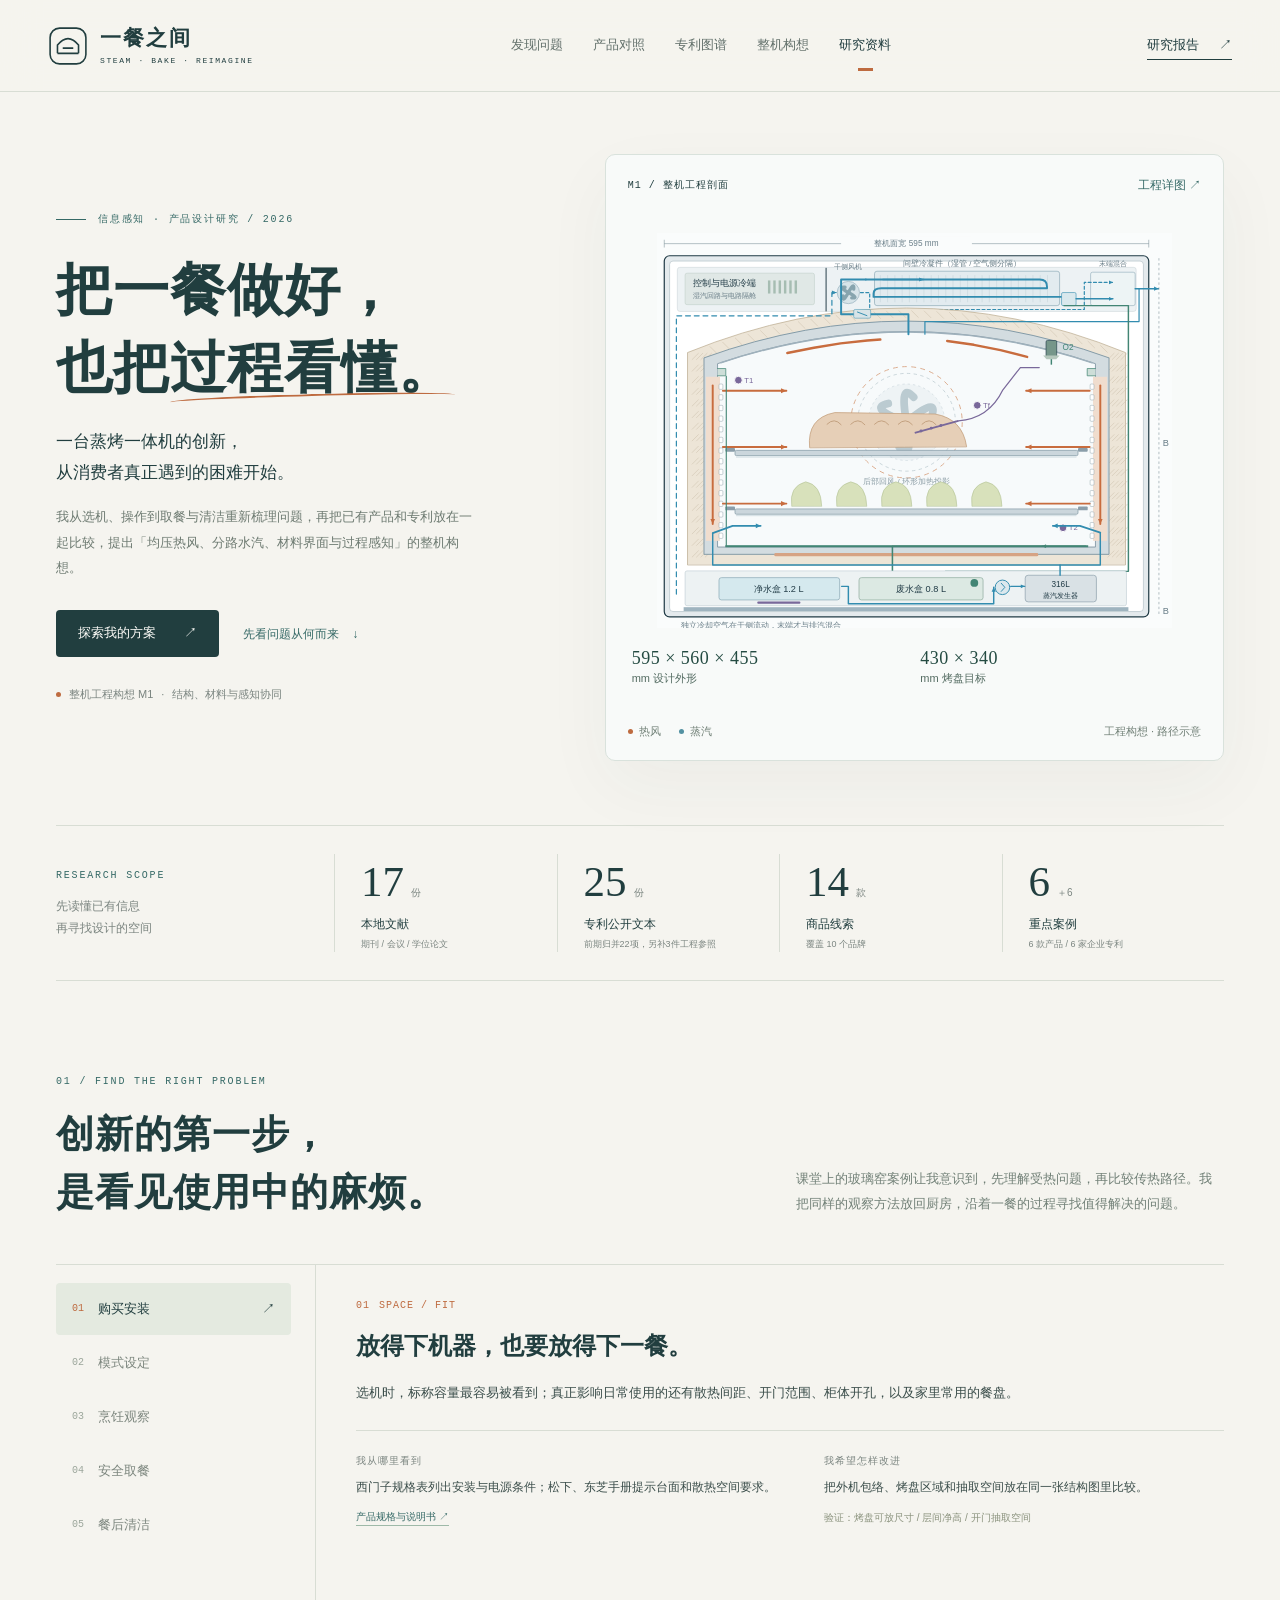
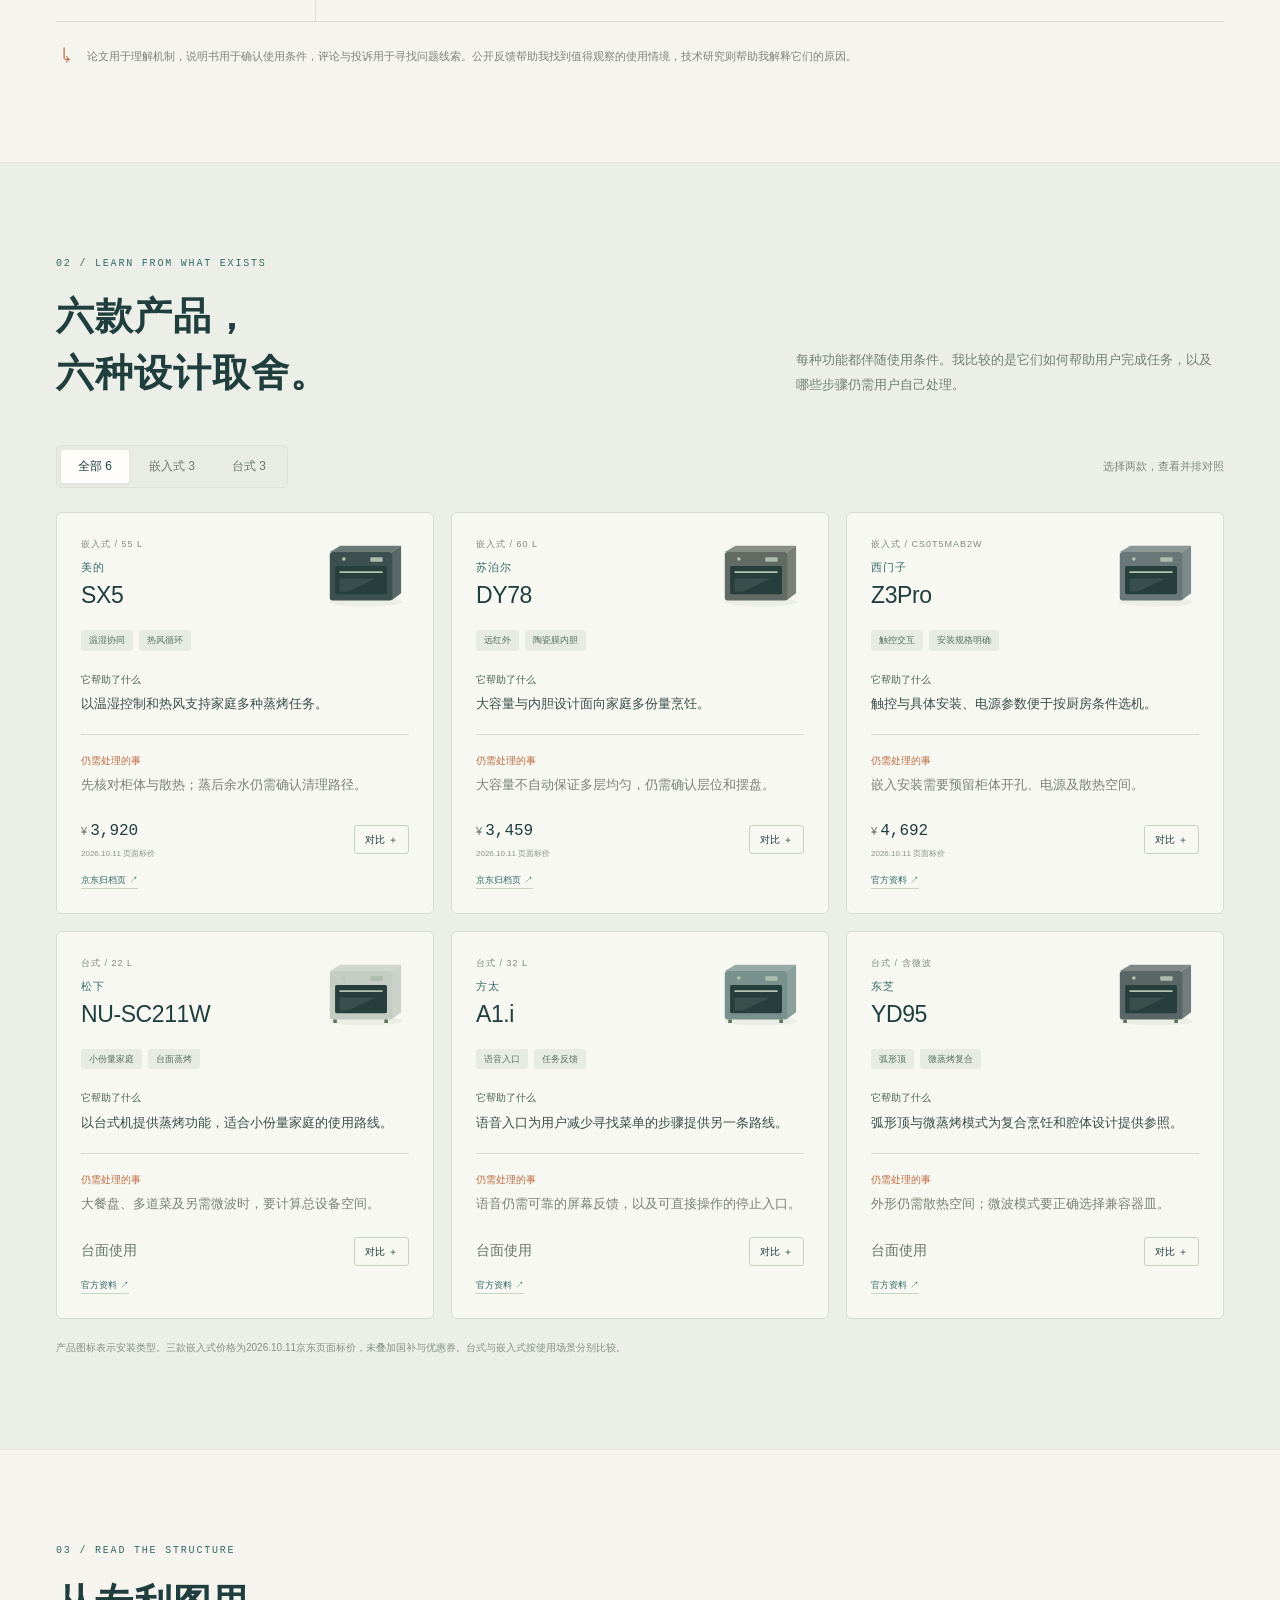
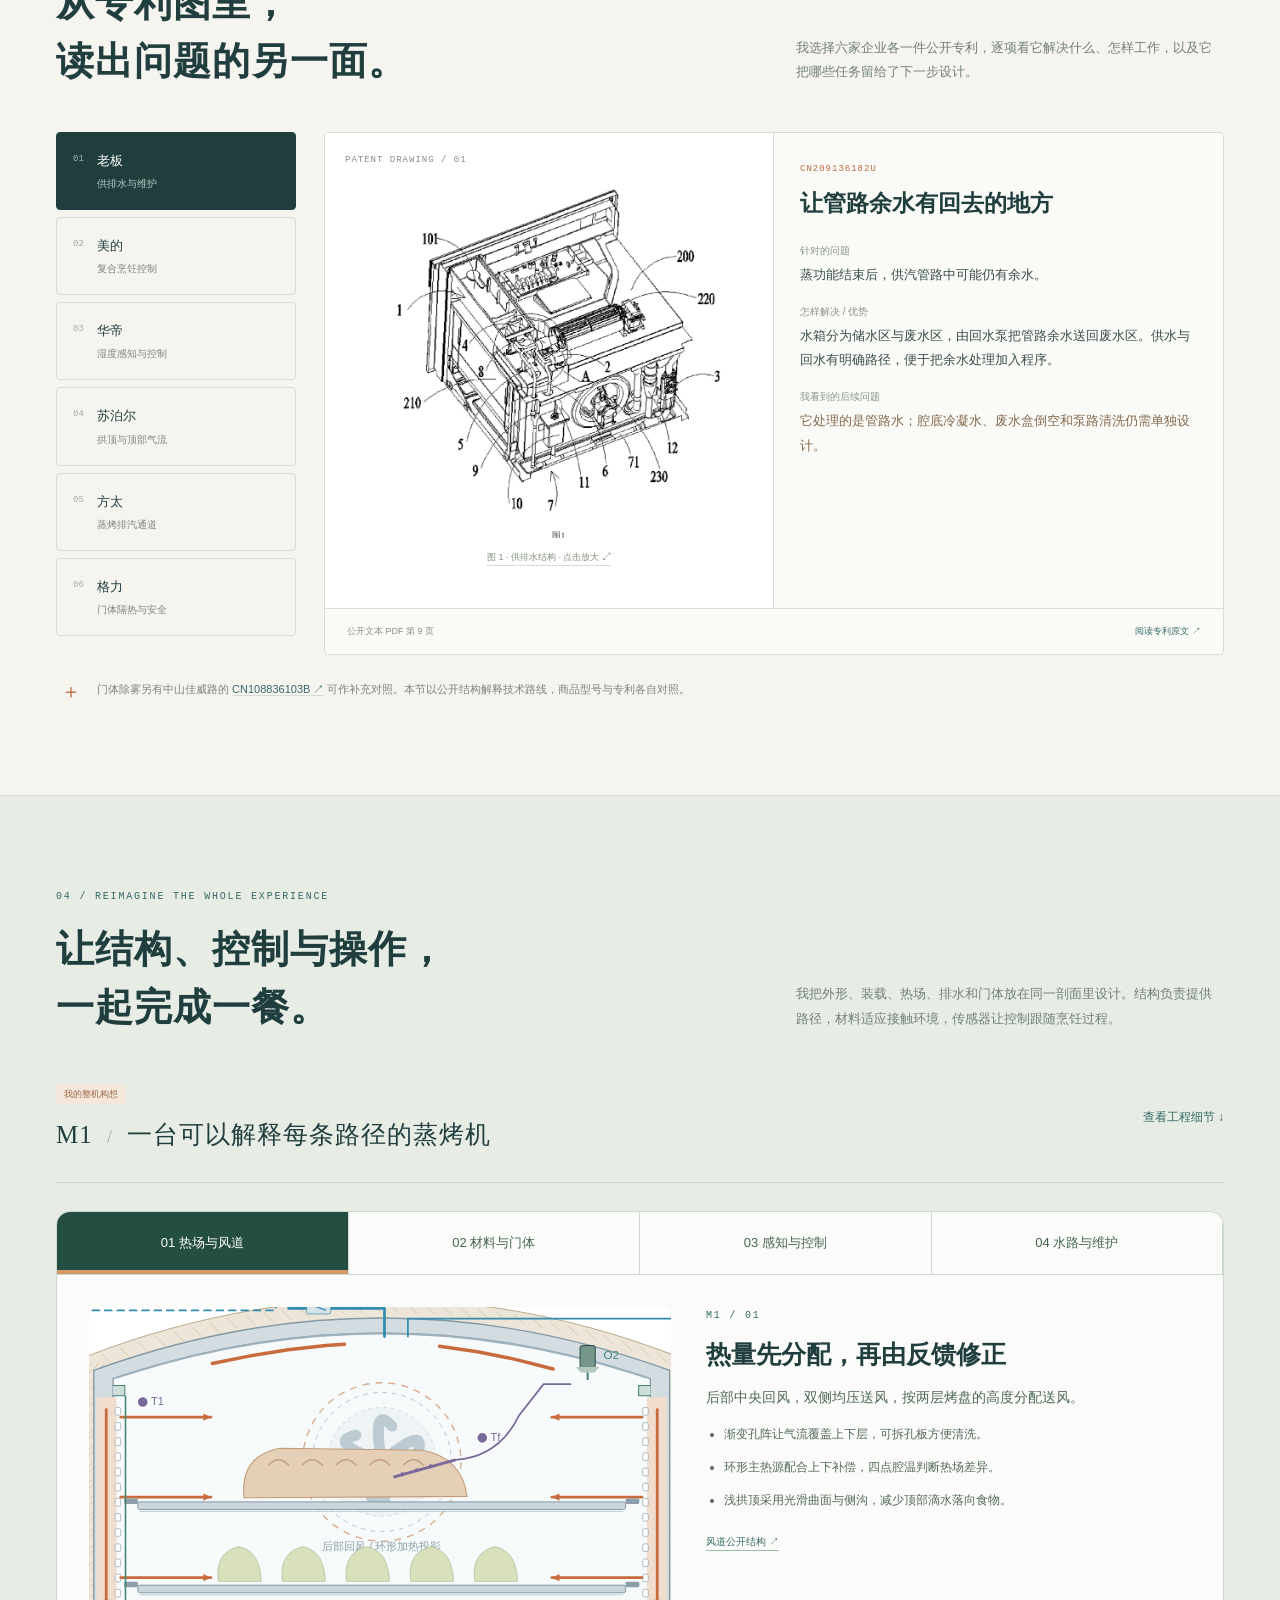
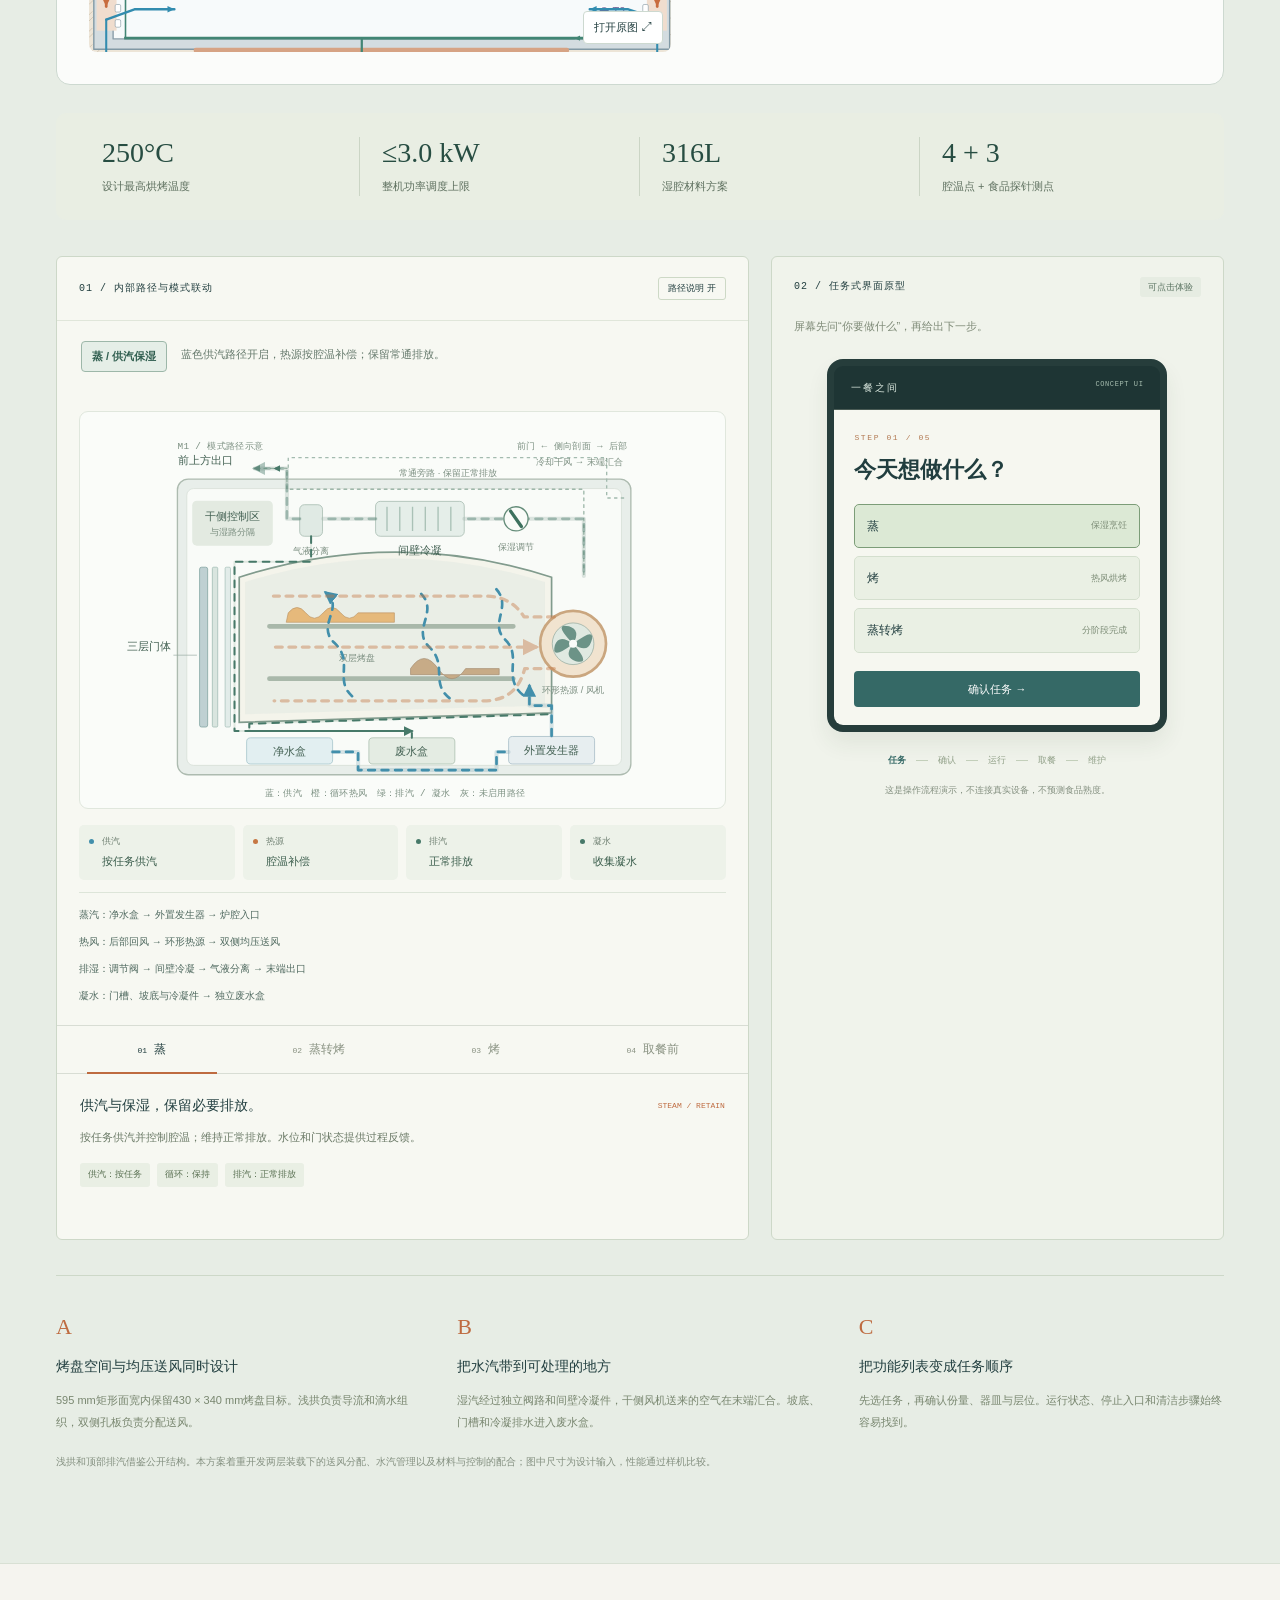
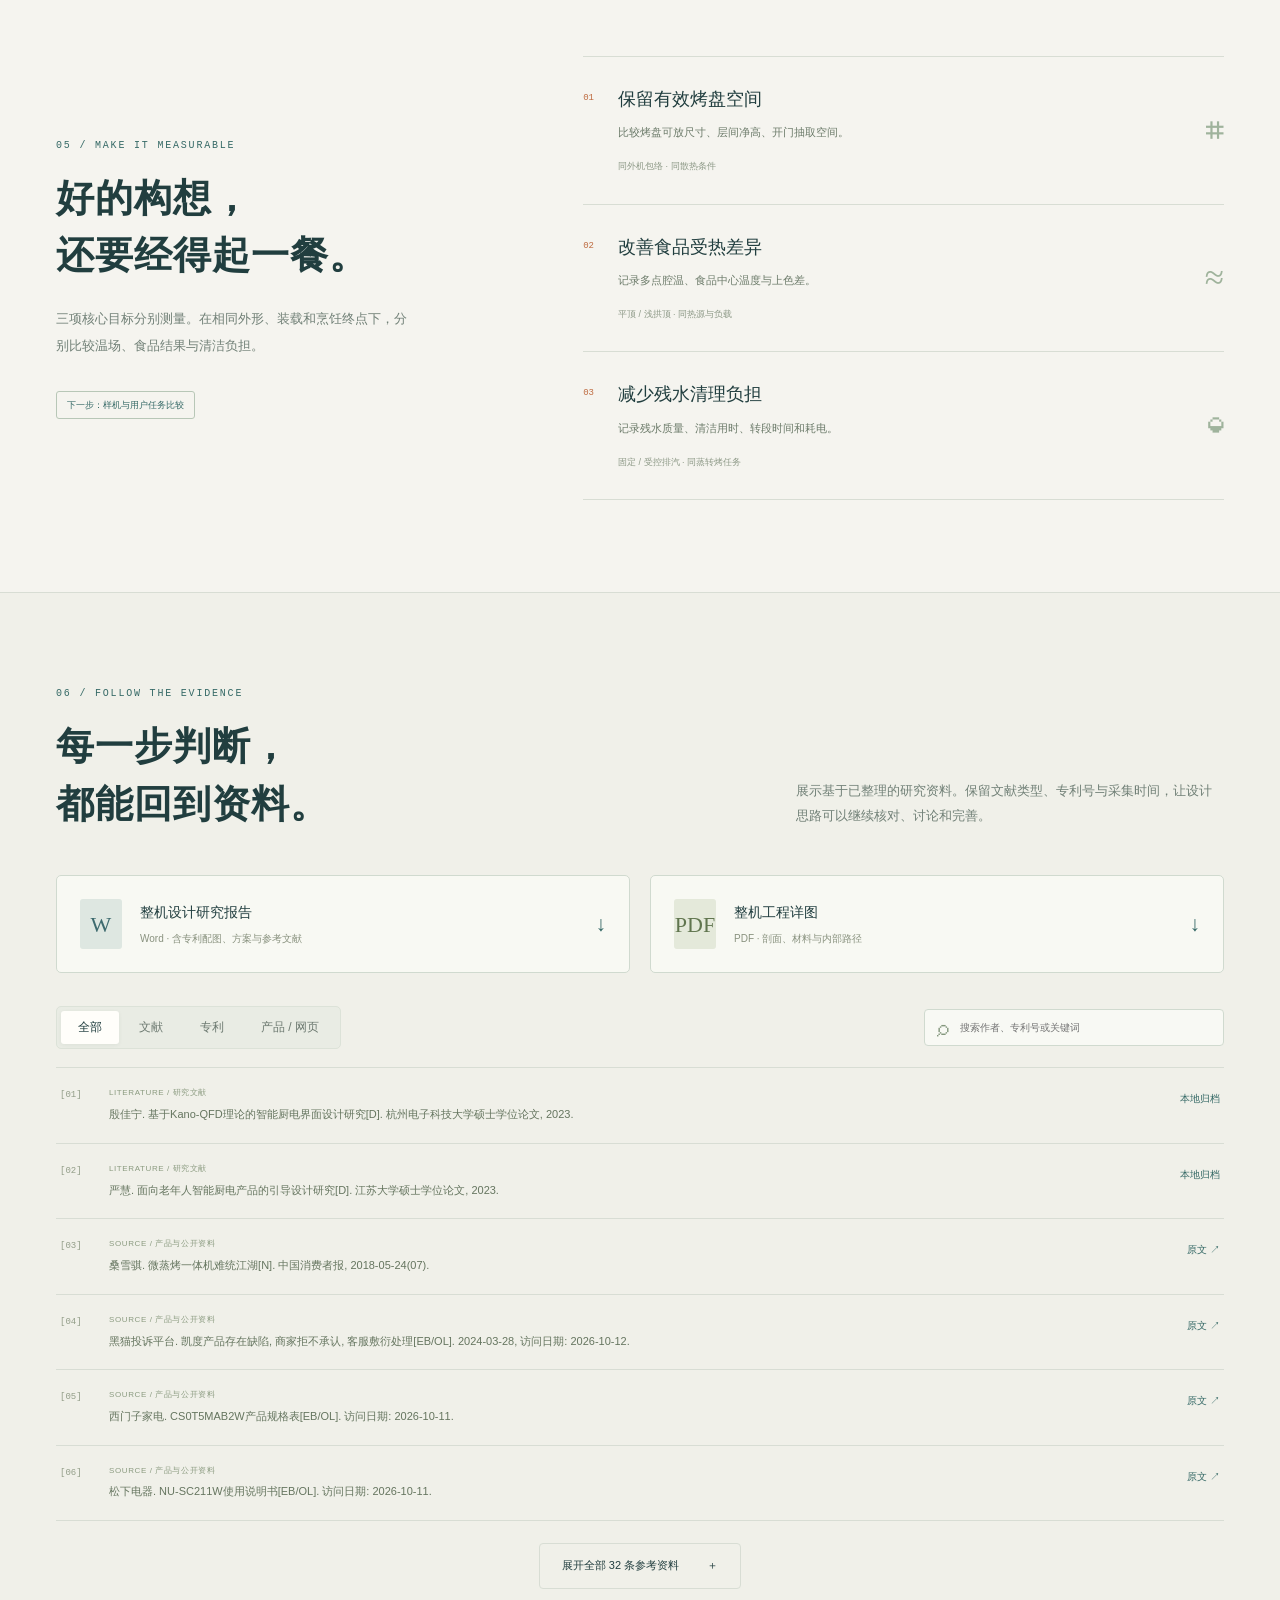
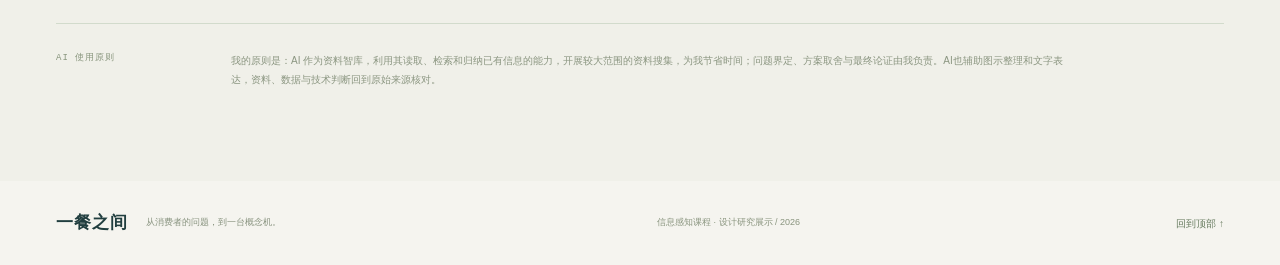
==== commit 1d221075: "Add files via upload" ====
--- a/index.html
+++ b/index.html
@@ -7,9 +7,9 @@
   <meta name="description" content="从消费者的一餐出发，对照六款产品与六家企业专利，展示M1的均压送风、材料分区、受控排汽与信息感知设计。">
   <title>一餐之间 M1 · 蒸烤一体机工程设计</title>
   <link rel="icon" href="assets/favicon.svg" type="image/svg+xml">
-  <link rel="stylesheet" href="styles.css?v=5">
+  <link rel="stylesheet" href="styles.css?v=7">
   <script defer src="data.js"></script>
-  <script defer src="app.js?v=6"></script>
+  <script defer src="app.js?v=7"></script>
 </head>
 <body>
 <a class="skip" href="#research">跳转到研究内容</a>
--- a/styles.css
+++ b/styles.css
@@ -16,3 +16,6 @@
 /* M1 engineering edition */
 .hero{grid-template-columns:.9fr 1.1fr;gap:42px;padding-top:62px;padding-bottom:64px}.hero-visual{background:#f8faf9;border:1px solid #d9e2dc;box-shadow:0 25px 70px #244d3f0b;transform:none}.m1-hero-img{display:block;width:100%;height:auto}.hero-oven{padding:18px 16px 0;min-height:0}.hero-facts{display:flex;justify-content:space-between;gap:12px;padding:20px 10px;color:#526a60;font-size:11px}.hero-facts b{display:block;font:18px Georgia,serif;color:#244b42;letter-spacing:.5px}.visual-foot{font-size:11px}.hero h1{font-size:clamp(43px,4.4vw,66px)}.project-state{font-size:11px}.section{padding-top:92px;padding-bottom:92px}.engineering-explorer{background:#fbfcfa;border:1px solid #cdd9d0;margin:28px 0;border-radius:14px;overflow:hidden}.eng-tabs{display:grid;grid-template-columns:repeat(4,1fr);border-bottom:1px solid #cdd9d0}.eng-tabs button{border:0;border-right:1px solid #cdd9d0;padding:20px 12px;background:transparent;color:#476454;font:inherit;font-size:13px;cursor:pointer}.eng-tabs button[aria-pressed=true]{background:#244e42;color:white;box-shadow:inset 0 -4px #d39a66}.engineering-detail{display:grid;grid-template-columns:1.2fr 1fr;gap:35px;padding:32px;min-height:400px}.eng-detail-image{position:relative;display:flex;align-items:center;background:#fafcfc;border-radius:8px;overflow:hidden}.eng-detail-image img{width:100%;display:block}.eng-zoom{position:absolute;right:8px;bottom:8px;padding:6px 10px;background:#fff;border:1px solid #cdd9d0;border-radius:4px;font-size:11px}.eng-detail-copy h3{font-size:25px;line-height:1.5;margin:12px 0}.eng-detail-copy>p{font-size:14px;line-height:1.85;color:#50675a}.eng-detail-copy ul{padding-left:18px;font-size:12px;line-height:1.9;color:#53685c}.eng-detail-copy li{margin-bottom:10px}.m1-specs{display:grid;grid-template-columns:repeat(4,1fr);margin:28px 0 36px;padding:24px;background:#e9eee3;border-radius:10px}.m1-specs div{padding:0 22px;border-right:1px solid #cbd5c5}.m1-specs div:last-child{border:0}.m1-specs b{display:block;color:#274d42;font:28px Georgia,serif}.m1-specs span{font-size:11px;color:#5e705f;display:block;margin-top:8px}.path-visual{padding:20px 22px 8px;min-height:0}.path-visual img{display:block;width:100%}.path-readable{display:grid;gap:8px;margin:12px 0;font-size:10px;color:#506a60}.product-scene{font-size:14px}.ai-note p{line-height:1.9}.concept-grid{grid-template-columns:1.3fr .85fr}.board-top{gap:12px}.concept-stamp{font-size:10px}.product-insight,.product-limit{font-size:13px}.section-intro>p{line-height:1.9}.patent-detail dd{font-size:13px;line-height:1.9}a:focus-visible,button:focus-visible{outline:3px solid #a25b32;outline-offset:4px}@media(max-width:900px){.hero{grid-template-columns:1fr;gap:28px}.hero-copy{max-width:650px}.hero-visual{max-width:650px;width:100%;justify-self:center}.engineering-detail{grid-template-columns:1fr;gap:20px}.eng-detail-image img{max-height:460px;object-fit:contain}.concept-grid{grid-template-columns:1fr}.eng-tabs button{font-size:12px;padding:16px 8px}.m1-specs div{padding:0 12px}.m1-specs b{font-size:23px}}@media(max-width:560px){.section{padding-top:65px;padding-bottom:65px}.hero{padding-top:40px}.hero-facts{font-size:10px}.hero-facts b{font-size:14px}.engineering-detail{padding:18px}.eng-tabs{grid-template-columns:1fr 1fr}.eng-tabs button{border-bottom:1px solid #cdd9d0}.eng-detail-copy h3{font-size:23px}.m1-specs{grid-template-columns:1fr 1fr;gap:24px}.m1-specs div:nth-child(2){border:0}.hero-oven{padding:12px 8px 0}.board-top{font-size:10px}.hero h1{font-size:42px}.path-visual{padding:12px}.concept-stamp{display:none}.main-nav{backdrop-filter:none}.product-grid{grid-template-columns:1fr}.product-card{padding:24px}.product-insight,.product-limit{font-size:14px}.ai-note{display:block}.ai-note p{margin-top:12px}}
 .hero-oven{display:block;flex:none;height:auto;margin-top:0;overflow:hidden}.m1-hero-img{width:100%;min-width:0;max-height:395px;object-fit:contain}.hero-facts{flex-wrap:wrap}.hero-facts span{flex:1;min-width:170px}.path-visual{height:auto;display:block}.hide-labels .path-readable{display:none}.hero-visual{min-height:0;align-self:center}.eng-detail-image{min-width:0}.engineering-detail>*{min-width:0}
+
+/* Interactive mode diagram: the same state drives paths, valve and task feedback. */
+.mode-banner{display:flex;align-items:flex-start;gap:14px;padding:0 2px 18px;min-height:70px}.mode-badge{flex:none;padding:5px 10px;border:1px solid #9db7a9;border-radius:4px;background:#e5eee7;color:#315f50;font-size:11px;font-weight:600;white-space:nowrap}.mode-banner p{font-size:11px;line-height:1.9;color:#64786b;margin:3px 0 0}.path-visual .mode-diagram{width:100%;height:auto;overflow:visible;background:#fafcf9;border:1px solid #e0e7dd;border-radius:9px}.mode-diagram text{font-family:var(--sans);fill:#426052}.mode-diagram .mode-caption{font-family:var(--mono);font-size:14px;fill:#7c9082;letter-spacing:.5px}.mode-diagram .mode-label{font-size:17px}.mode-diagram .mode-small{font-size:14px;fill:#7b8e80}.mode-pipe,.mode-flow,.mode-bypass{fill:none;stroke-linecap:round;stroke-linejoin:round}.mode-pipe{stroke-width:6;opacity:.32}.mode-steam-base{stroke:#8aafbc}.mode-exhaust-base{stroke:#9cb2a7}.mode-drain-base{stroke:#a8bdaa;stroke-width:3}.mode-flow{stroke-width:4;stroke-dasharray:10 10;animation:mode-flow 1.8s linear infinite;transition:opacity .35s,stroke .35s}.mode-steam{stroke:#428fab}.mode-heat{stroke:#c67743;stroke-width:5}.mode-exhaust,.mode-drain{stroke:#477969}.mode-drain{stroke-width:3;animation-duration:3s}.mode-bypass{stroke:#799c8a;stroke-width:2;stroke-dasharray:4 6;opacity:.7}.mode-flow[data-state=active]{opacity:1}.mode-flow[data-state=low]{opacity:.42;animation-duration:4s}.mode-flow[data-state=off]{opacity:.07;stroke:#8c9990;animation:none;marker-end:none}.mode-flow[data-state=demand]{opacity:.75;animation:mode-flow 2.4s linear infinite,mode-demand 4s ease-in-out infinite}.mode-steam-cloud{opacity:.19;transition:opacity .5s}.mode-heat-glow{opacity:.04;transition:opacity .5s}.path-visual[data-phase=transition] .mode-steam-cloud{opacity:.07}.path-visual[data-phase=bake] .mode-steam-cloud,.path-visual[data-phase=serve] .mode-steam-cloud{opacity:0}.path-visual[data-phase=bake] .mode-heat-glow{opacity:.24}.path-visual[data-phase=transition] .mode-heat-glow{opacity:.1}.mode-heater{transition:stroke .4s,fill .4s}.path-visual[data-phase=bake] .mode-heater{stroke:#c67743;fill:#f6debb}.path-visual[data-phase=serve] .mode-heater{stroke:#b2beb4;fill:#e7ece5}.mode-fan{transform-origin:734px 345px;animation:mode-fan 4s linear infinite}.path-visual[data-phase=bake] .mode-fan{animation-duration:2s}.path-visual[data-phase=serve] .mode-fan{animation-duration:9s}#mode-valve{transition:transform .4s}.mode-readings{display:grid;grid-template-columns:repeat(4,1fr);gap:8px;margin:16px 0 12px}.mode-readings>div{display:grid;grid-template-columns:7px 1fr;gap:3px 6px;background:#edf2e9;border-radius:5px;padding:9px 10px;font-size:9px;color:#718274}.mode-readings b{grid-column:2;font-size:11px;font-weight:500;color:#385b4a;white-space:nowrap}.mode-key{height:5px;width:5px;border-radius:50%;margin-top:5px;background:#477969}.mode-key-0{background:#428fab}.mode-key-1{background:#c67743}.path-readable{border-top:1px solid #dde5d9;padding-top:12px;line-height:1.9}.path-visual[data-phase=bake] .mode-badge{background:#f5e8d8;border-color:#d3b594;color:#a15e33}.path-visual.hide-labels .mode-diagram .mode-label,.path-visual.hide-labels .mode-diagram .mode-small{visibility:hidden}@keyframes mode-flow{to{stroke-dashoffset:-80}}@keyframes mode-fan{to{transform:rotate(360deg)}}@keyframes mode-demand{0%,100%{opacity:.2}45%,75%{opacity:.9}}@media(max-width:560px){.mode-banner{display:block;padding-bottom:12px}.mode-banner p{font-size:11px;margin-top:9px}.mode-badge{display:inline-block}.mode-readings{grid-template-columns:1fr 1fr;gap:7px;margin-top:12px}.mode-readings>div{font-size:10px;padding:8px}.mode-readings b{font-size:12px}.mode-diagram .mode-caption{font-size:15px}.mode-diagram .mode-small{font-size:16px}}@media(prefers-reduced-motion:reduce){.mode-flow,.mode-fan{animation:none!important}.mode-flow[data-state=demand]{opacity:.7}#mode-valve{transition:none}}
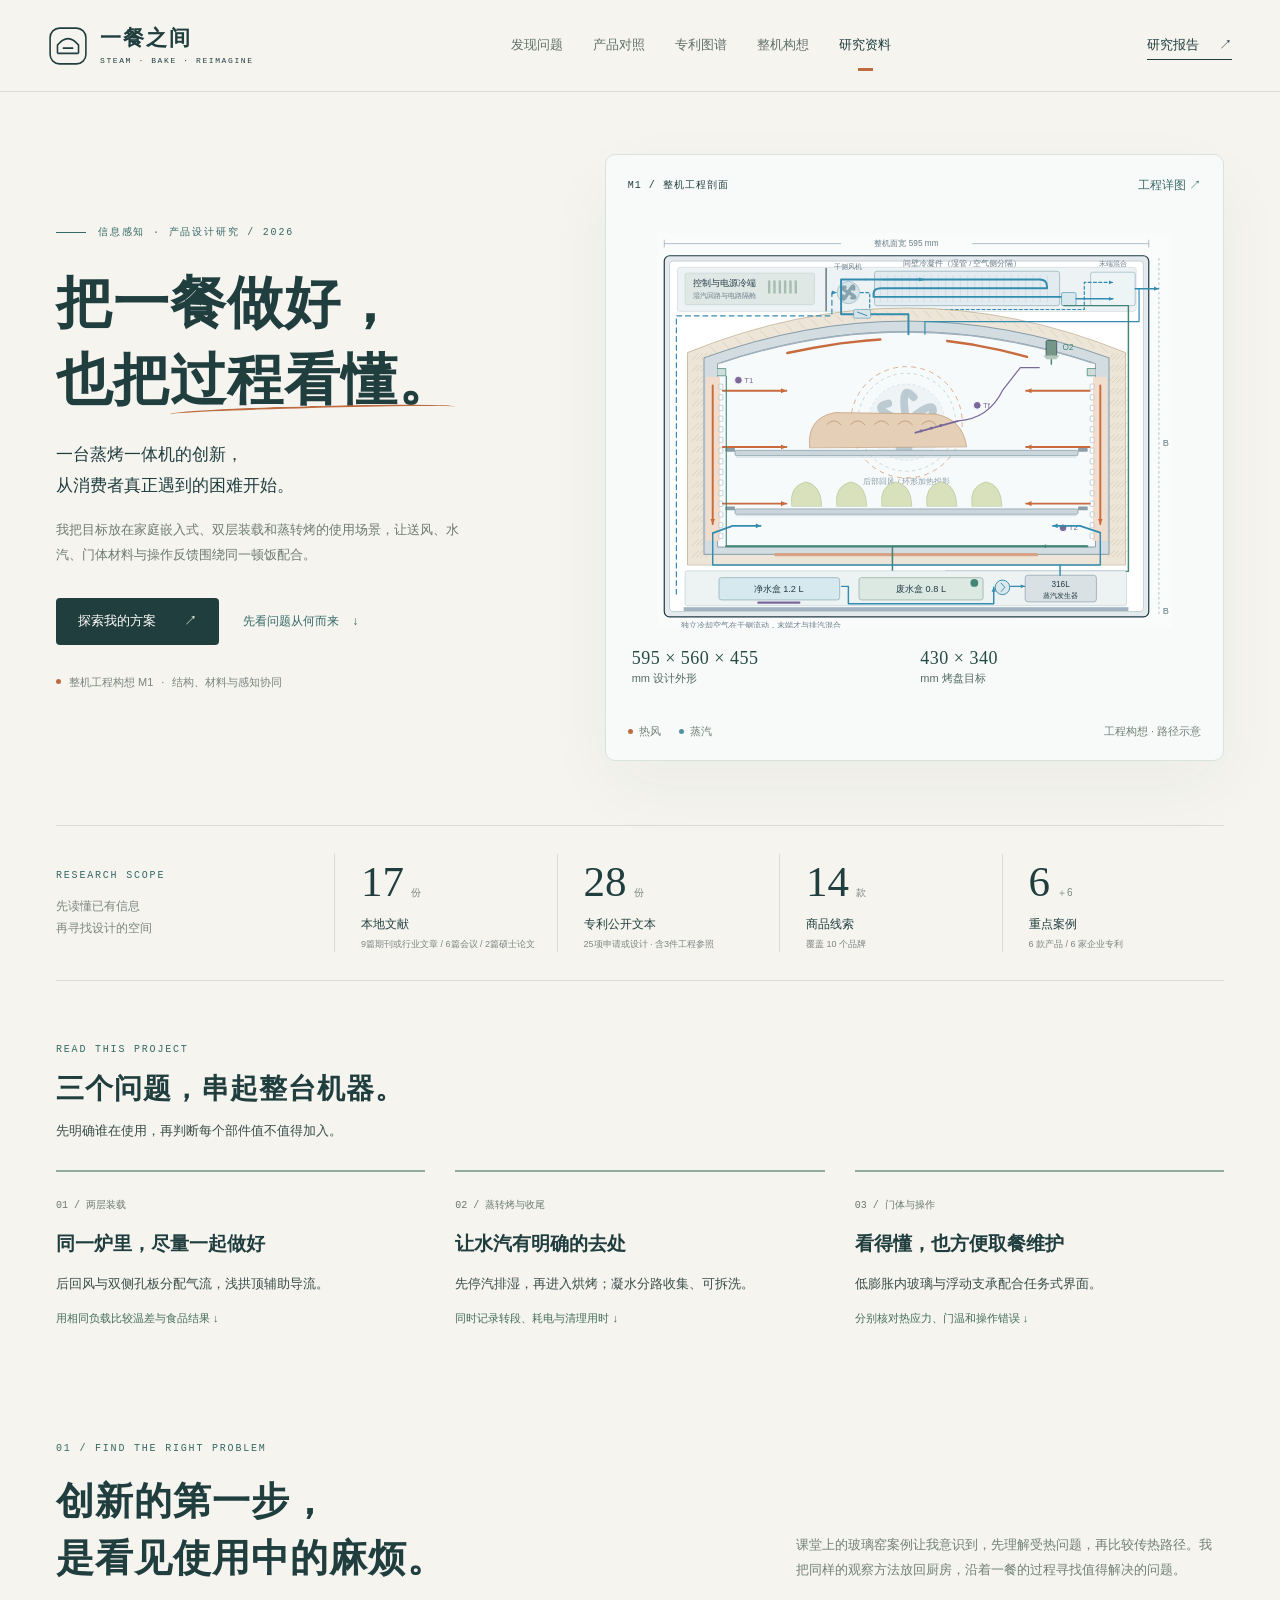
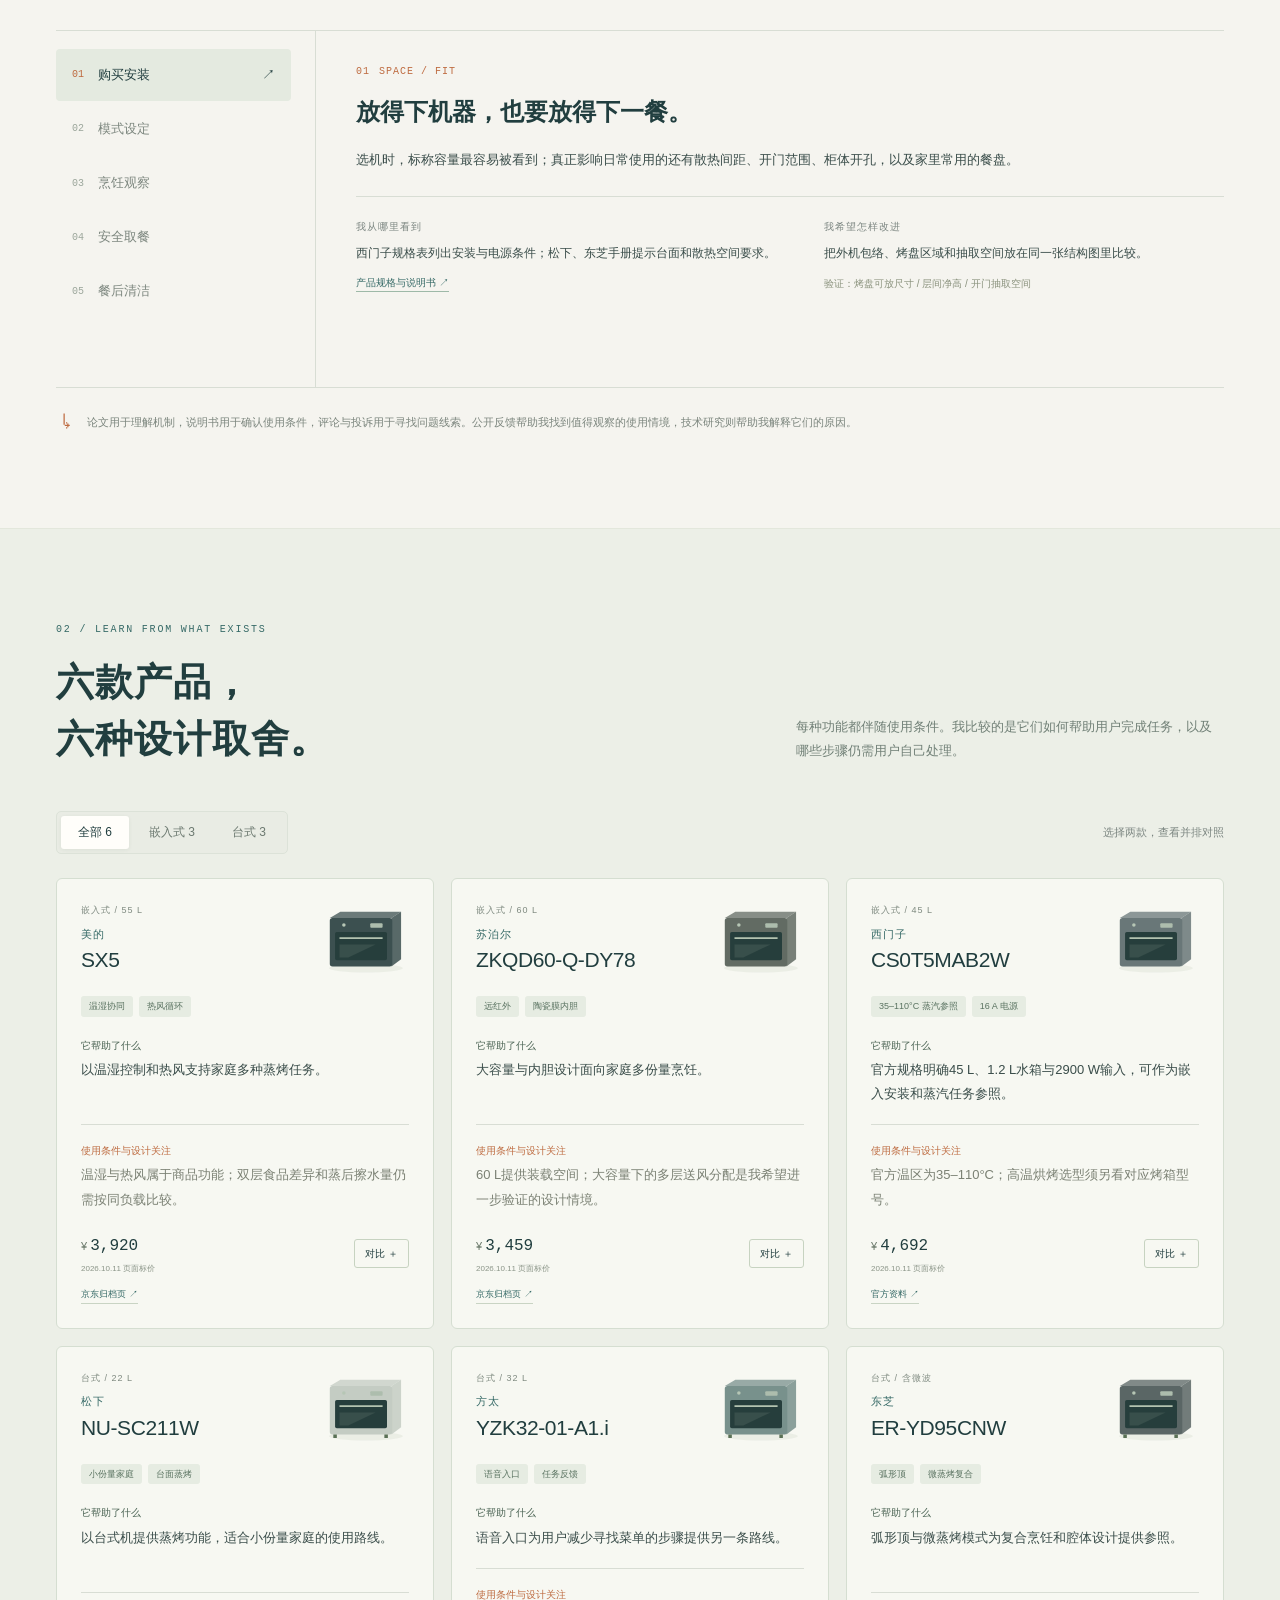
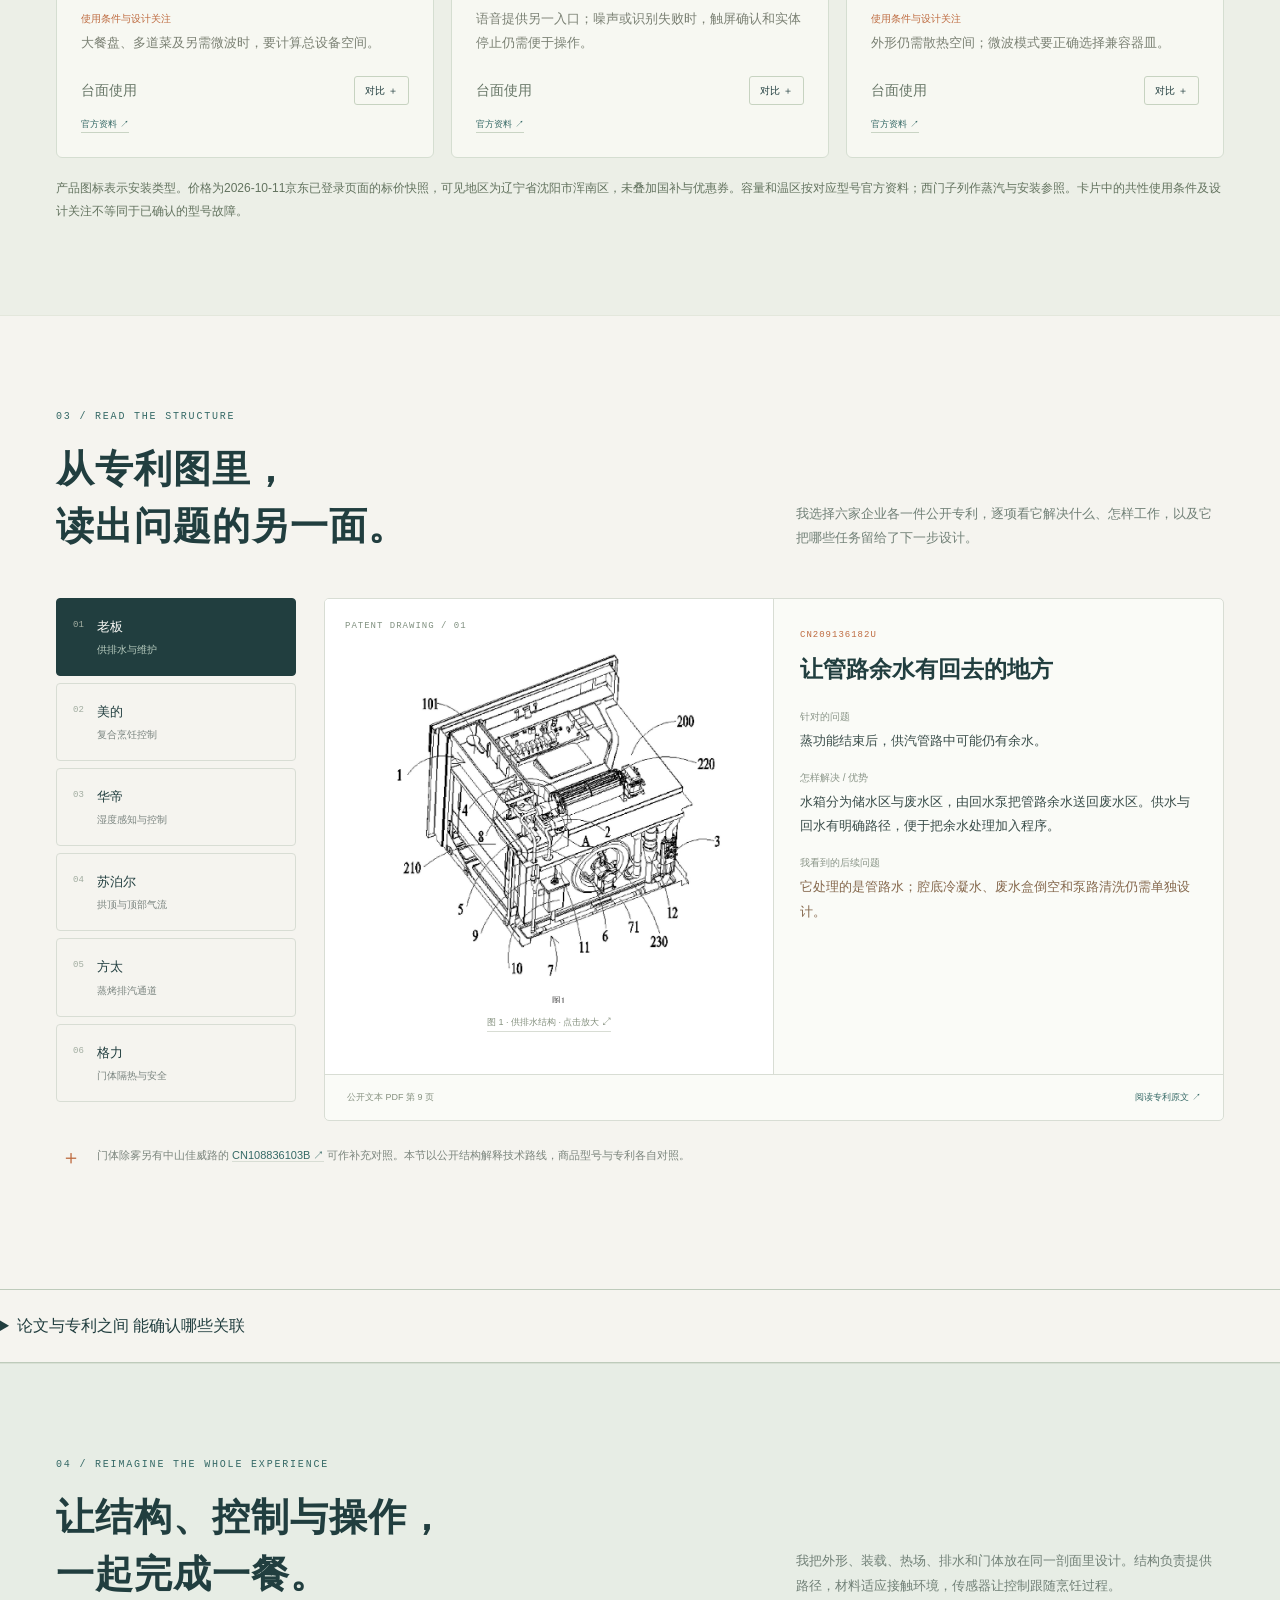
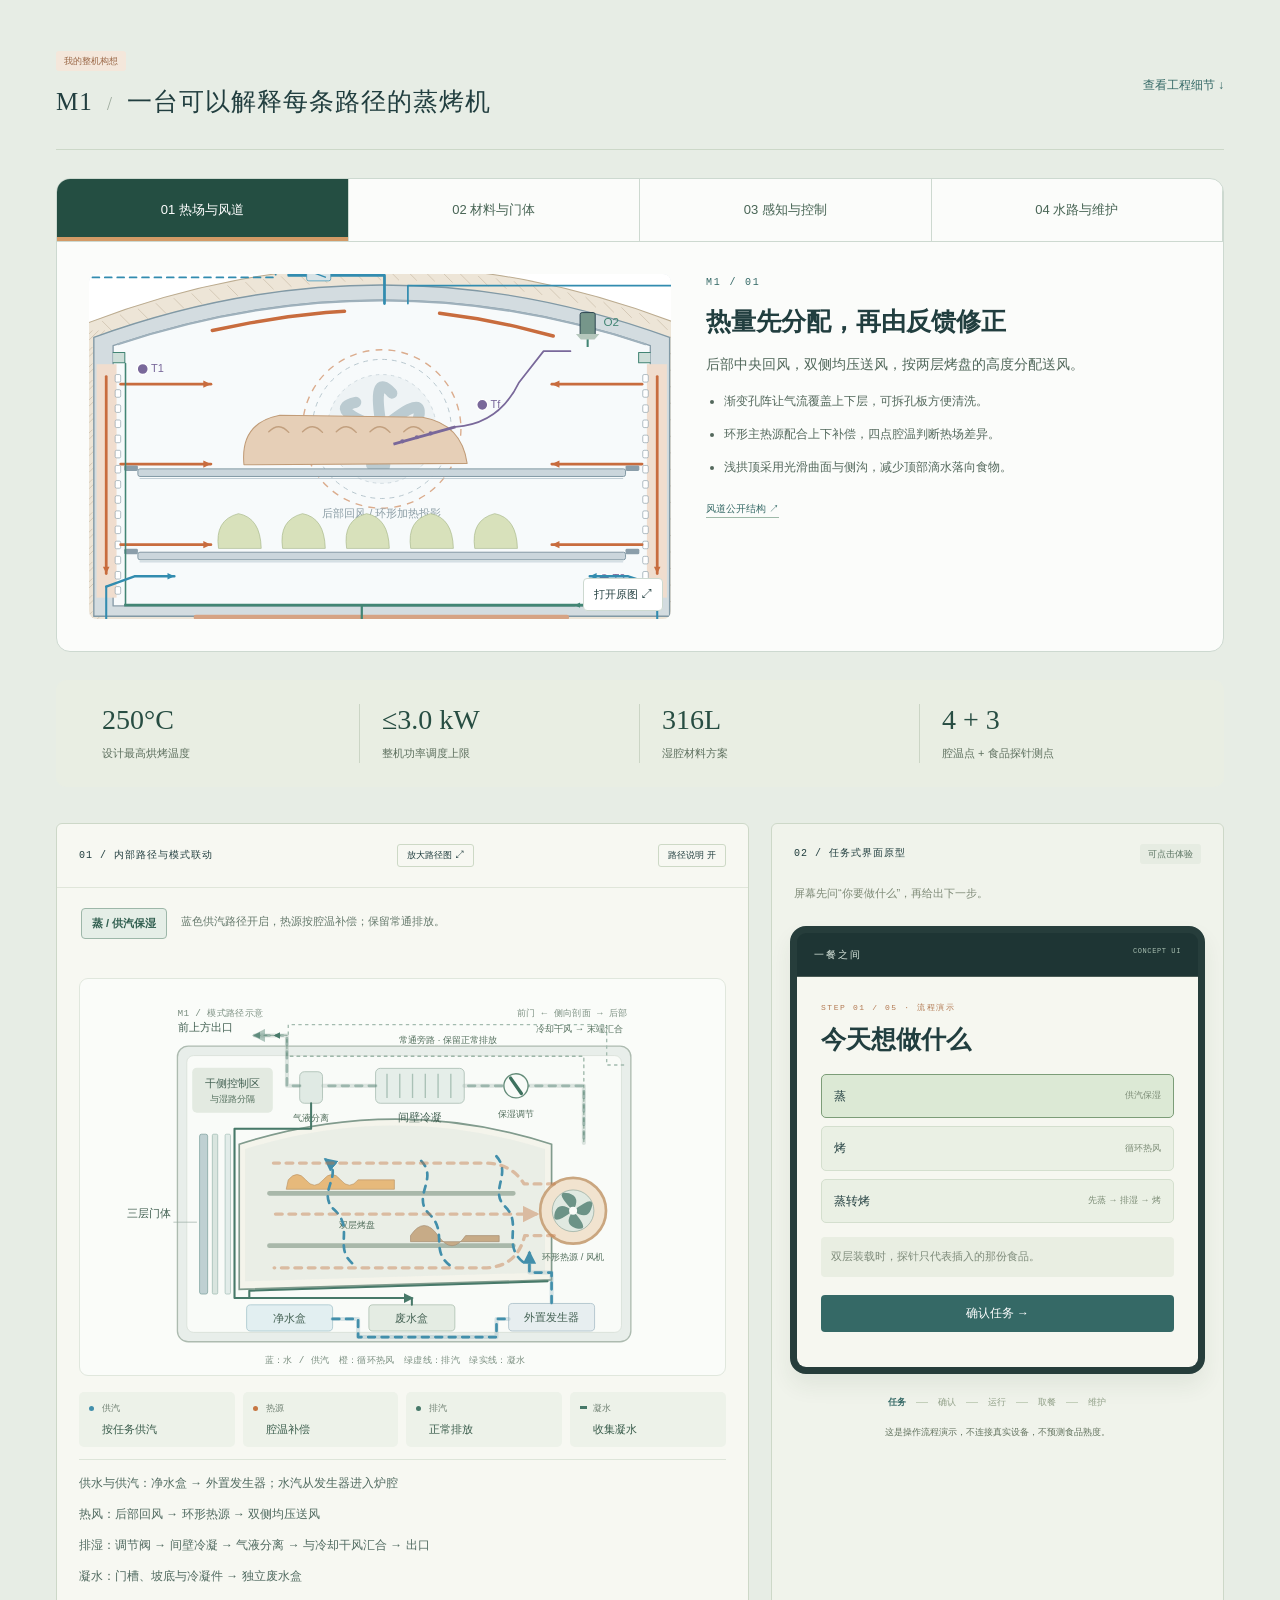
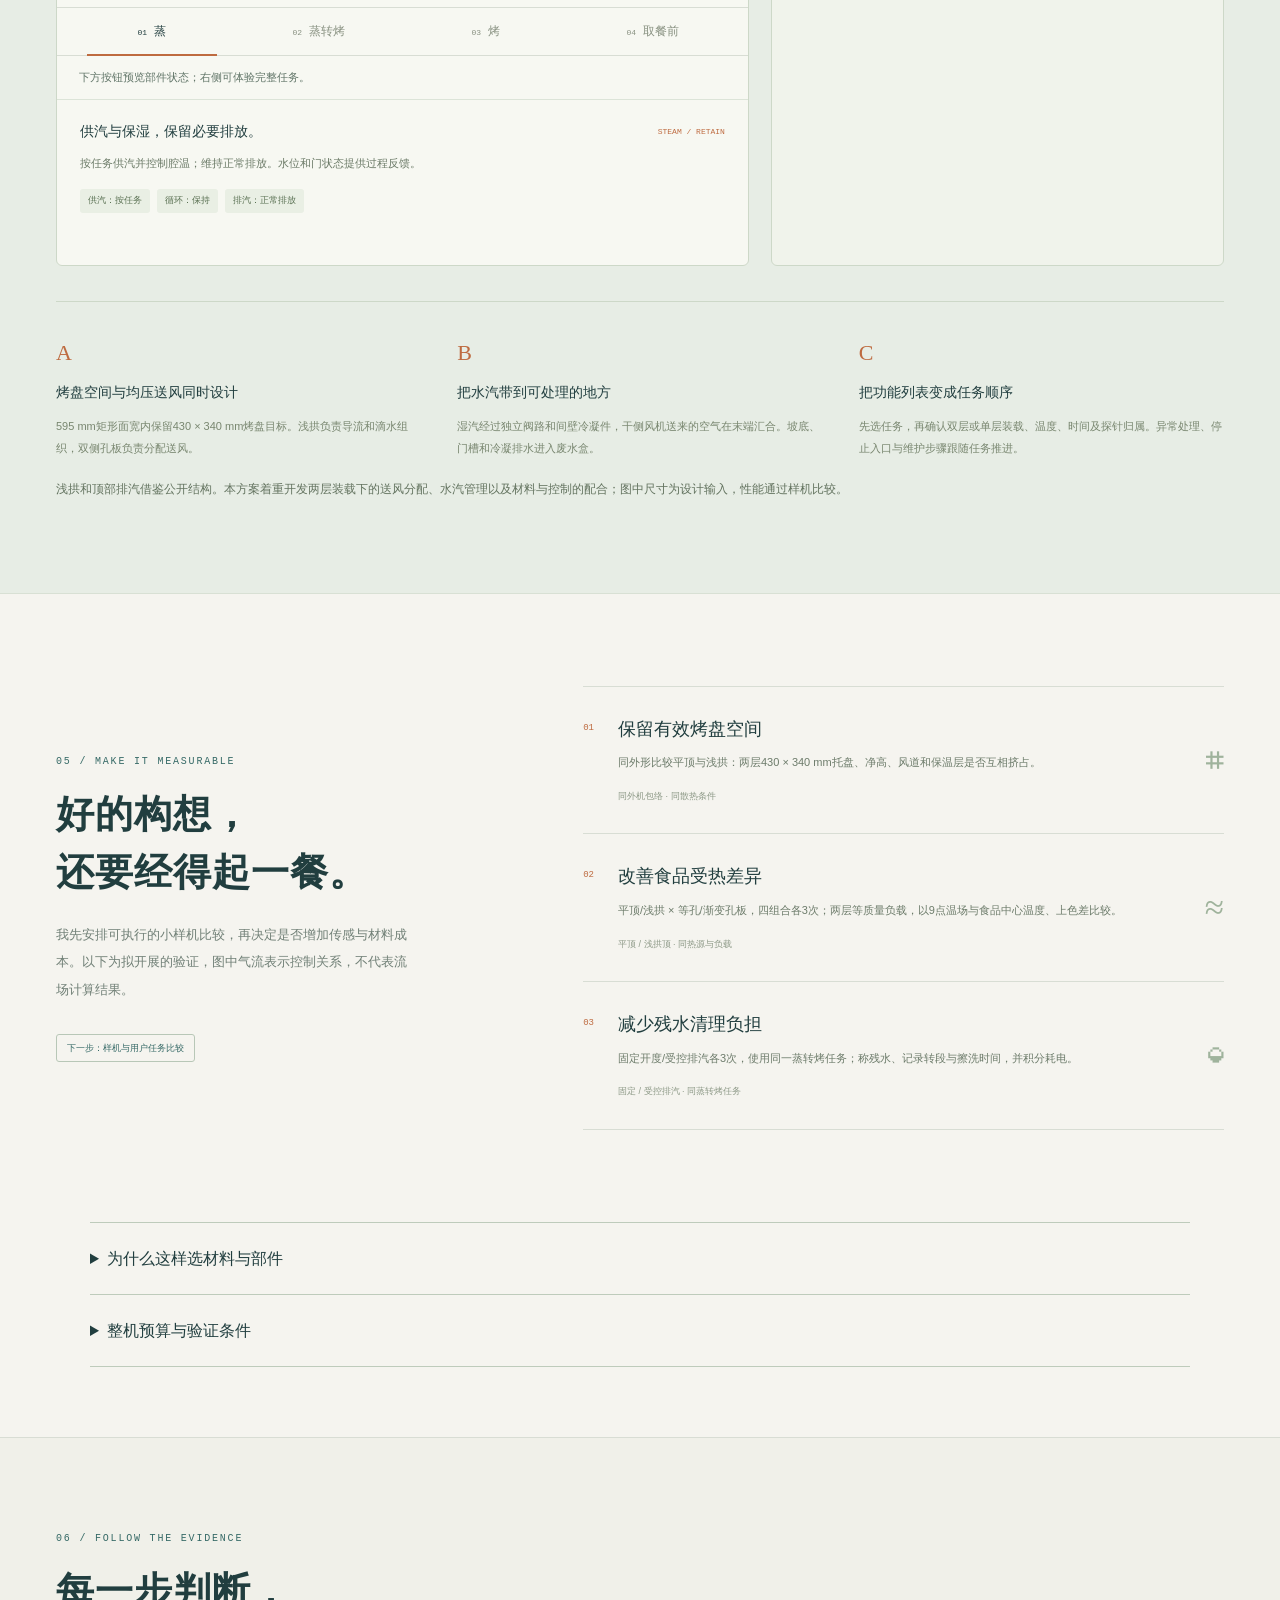
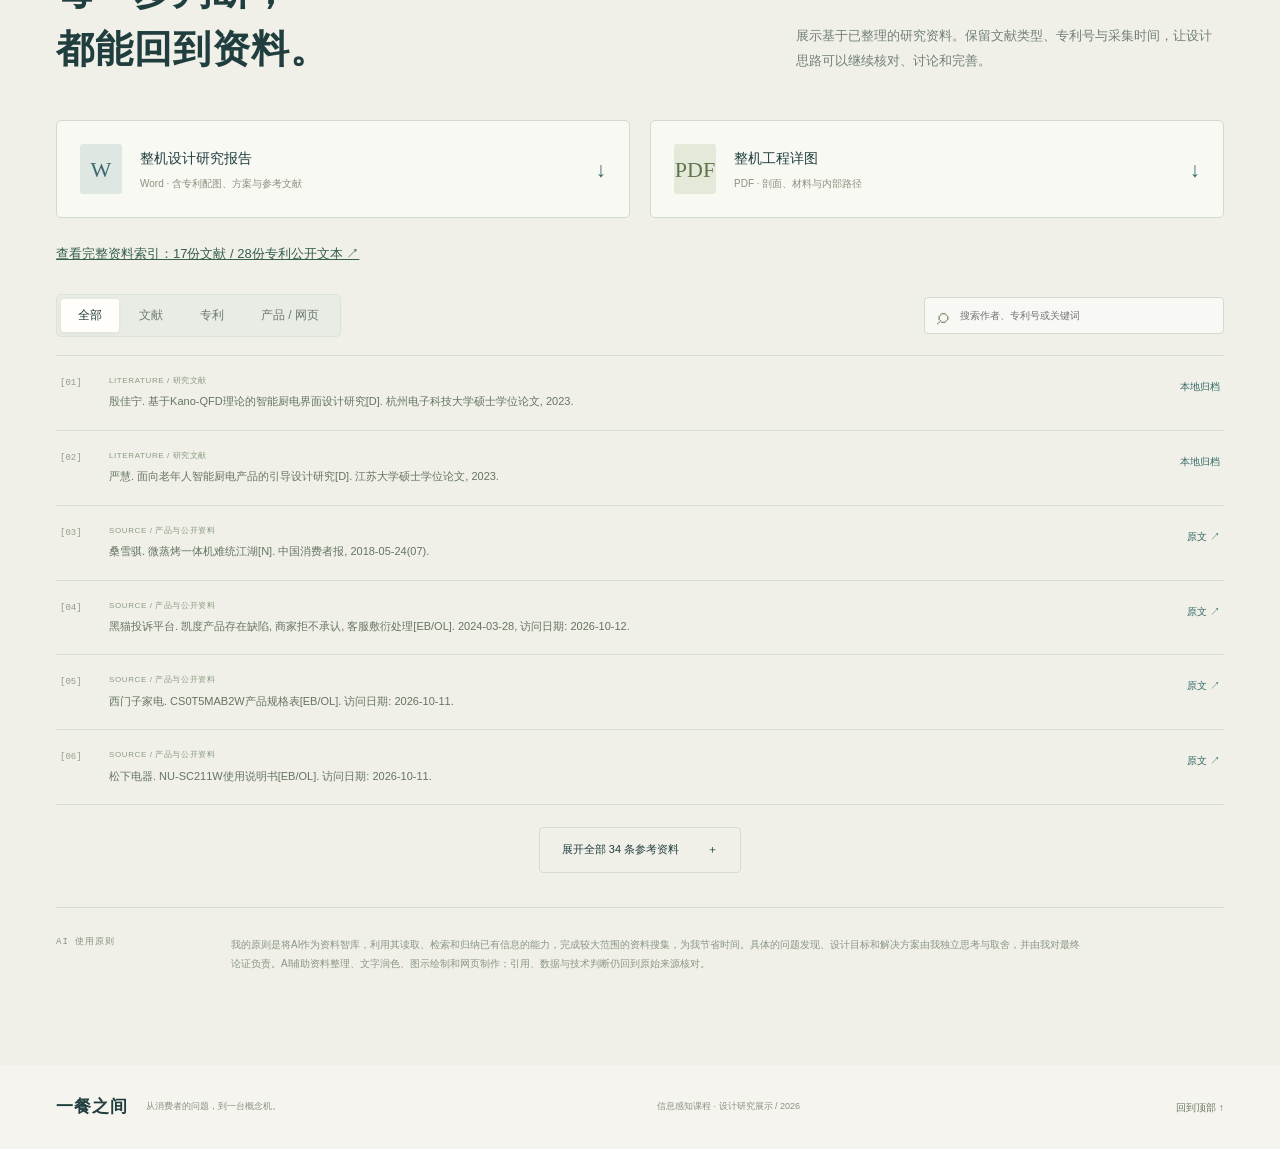
==== commit 692f9573: "Add files via upload" ====
--- a/index.html
+++ b/index.html
@@ -7,9 +7,9 @@
   <meta name="description" content="从消费者的一餐出发，对照六款产品与六家企业专利，展示M1的均压送风、材料分区、受控排汽与信息感知设计。">
   <title>一餐之间 M1 · 蒸烤一体机工程设计</title>
   <link rel="icon" href="assets/favicon.svg" type="image/svg+xml">
-  <link rel="stylesheet" href="styles.css?v=7">
+  <link rel="stylesheet" href="styles.css?v=8">
   <script defer src="data.js"></script>
-  <script defer src="app.js?v=7"></script>
+  <script defer src="app.js?v=8"></script>
 </head>
 <body>
 <a class="skip" href="#research">跳转到研究内容</a>
@@ -24,7 +24,7 @@
    <div class="eyebrow"><span class="tiny-line"></span> 信息感知 · 产品设计研究 / 2026</div>
    <h1>把一餐做好，<br>也把<span class="hand-underline">过程看懂。</span></h1>
    <p class="hero-lead">一台蒸烤一体机的创新，<br>从消费者真正遇到的困难开始。</p>
-   <p class="hero-desc">我从选机、操作到取餐与清洁重新梳理问题，再把已有产品和专利放在一起比较，提出「均压热风、分路水汽、材料界面与过程感知」的整机构想。</p>
+   <p class="hero-desc">我把目标放在家庭嵌入式、双层装载和蒸转烤的使用场景，让送风、水汽、门体材料与操作反馈围绕同一顿饭配合。</p>
    <div class="hero-actions"><a class="button primary" href="#concept">探索我的方案 <span>↗</span></a><a class="text-link" href="#research">先看问题从何而来 <span>↓</span></a></div>
    <div class="project-state"><span class="status-dot"></span> 整机工程构想 M1 <span>·</span> 结构、材料与感知协同</div>
   </div>
@@ -34,8 +34,9 @@
    <div class="visual-foot"><span><i class="key-dot orange"></i> 热风 <i class="key-dot blue"></i> 蒸汽</span><span>工程构想 · 路径示意</span></div>
   </div>
  </section>
- <div class="scope-band wrap"><div class="scope-label"><span class="eyebrow">RESEARCH SCOPE</span><span>先读懂已有信息<br>再寻找设计的空间</span></div><div><strong>17<small>份</small></strong><span>本地文献<em>期刊 / 会议 / 学位论文</em></span></div><div><strong>25<small>份</small></strong><span>专利公开文本<em>前期归并22项，另补3件工程参照</em></span></div><div><strong>14<small>款</small></strong><span>商品线索<em>覆盖 10 个品牌</em></span></div><div><strong>6<small>＋6</small></strong><span>重点案例<em>6 款产品 / 6 家企业专利</em></span></div></div>
+ <div class="scope-band wrap"><div class="scope-label"><span class="eyebrow">RESEARCH SCOPE</span><span>先读懂已有信息<br>再寻找设计的空间</span></div><div><strong>17<small>份</small></strong><span>本地文献<em>9篇期刊或行业文章 / 6篇会议 / 2篇硕士论文</em></span></div><div><strong>28<small>份</small></strong><span>专利公开文本<em>25项申请或设计 · 含3件工程参照</em></span></div><div><strong>14<small>款</small></strong><span>商品线索<em>覆盖 10 个品牌</em></span></div><div><strong>6<small>＋6</small></strong><span>重点案例<em>6 款产品 / 6 家企业专利</em></span></div></div>
 
+<section class="decision-overview wrap" aria-label="三条设计主线"><div class="overview-intro"><div class="eyebrow">READ THIS PROJECT</div><h2>三个问题，串起整台机器。</h2><p>先明确谁在使用，再判断每个部件值不值得加入。</p></div><div class="overview-grid"><article><span>01 / 两层装载</span><h3>同一炉里，尽量一起做好</h3><p>后回风与双侧孔板分配气流，浅拱顶辅助导流。</p><a href="#validation">用相同负载比较温差与食品结果 ↓</a></article><article><span>02 / 蒸转烤与收尾</span><h3>让水汽有明确的去处</h3><p>先停汽排湿，再进入烘烤；凝水分路收集、可拆洗。</p><a href="#validation">同时记录转段、耗电与清理用时 ↓</a></article><article><span>03 / 门体与操作</span><h3>看得懂，也方便取餐维护</h3><p>低膨胀内玻璃与浮动支承配合任务式界面。</p><a href="#concept">分别核对热应力、门温和操作错误 ↓</a></article></div></section>
  <section class="section wrap" id="research">
   <div class="section-intro"><div><div class="eyebrow">01 / FIND THE RIGHT PROBLEM</div><h2>创新的第一步，<br>是看见使用中的麻烦。</h2></div><p>课堂上的玻璃窑案例让我意识到，先理解受热问题，再比较传热路径。我把同样的观察方法放回厨房，沿着一餐的过程寻找值得解决的问题。</p></div>
   <div class="journey-layout"><div class="journey-list" role="tablist" aria-label="消费者使用环节" id="journey-tabs"></div><article id="journey-panel" class="journey-panel" role="tabpanel" aria-live="polite"></article></div>
@@ -47,7 +48,7 @@
   <div class="section-tools"><div class="segmented" id="product-filters" aria-label="按产品类型筛选"><button class="active" data-filter="all" aria-pressed="true">全部 6</button><button data-filter="built" aria-pressed="false">嵌入式 3</button><button data-filter="counter" aria-pressed="false">台式 3</button></div><span class="muted small-text">选择两款，查看并排对照</span></div>
   <div class="product-grid" id="product-grid"></div>
   <div class="compare-tray" id="compare-tray" hidden><div class="compare-tray-heading"><span id="compare-count"></span><button class="text-button" id="clear-compare">清空选择 ×</button></div><div id="compare-content"></div></div>
-  <p class="fineprint">产品图标表示安装类型。三款嵌入式价格为2026.10.11京东页面标价，未叠加国补与优惠券。台式与嵌入式按使用场景分别比较。</p>
+  <p class="fineprint">产品图标表示安装类型。价格为2026-10-11京东已登录页面的标价快照，可见地区为辽宁省沈阳市浑南区，未叠加国补与优惠券。容量和温区按对应型号官方资料；西门子列作蒸汽与安装参照。卡片中的共性使用条件及设计关注不等同于已确认的型号故障。</p>
  </div></section>
 
  <section class="section wrap" id="patents">
@@ -56,29 +57,32 @@
   <div class="research-note"><span class="note-symbol">＋</span><p>门体除雾另有中山佳威路的 <a href="https://patents.google.com/patent/CN108836103B/zh" target="_blank" rel="noopener">CN108836103B ↗</a> 可作补充对照。本节以公开结构解释技术路线，商品型号与专利各自对照。</p></div>
  </section>
 
+<div class="engineering-notes evidence-details"><details><summary>论文与专利之间 能确认哪些关联</summary><div class="note-columns"><div><h3>玻璃门研究与门体专利</h3><p>白伟等的单型号玻璃失效研究发表于2023年，格力门体专利CN212186239U申请于2020年，作者与发明人不同。两者研究问题相关，不能将前者称为后者的转化来源。</p><h3>华帝控湿研究</h3><p>2022年控湿论文与CN112043154B在人员和主题上存在关联，麦伟添同时出现在作者与发明人名单中；专利申请早于论文。具体型号采用情况仍需商品技术资料。</p></div><div><h3>玻璃窑结构如何迁移</h3><p>CN205501105U用格子砖组织蓄热室换热通道；CN101519268A权利要求6中的“三维网状结构”则指结合剂硬化后的材料网络，不能等同于炉内三维热风。M1借鉴分析传热路径的方法，采用易清洗的薄壁孔板和浅拱。</p><h3>课程设计的贡献</h3><p>外置蒸汽、食品探针与结束前减汽已有商品先例。本项目着重说明双层、紧凑体积和3.0 kW条件下的整机取舍，并用可执行比较评价收益。</p><a class="source-link" href="research-index.html">原始文献与专利索引 ↗</a></div></div></details></div>
  <section class="concept-section section" id="concept"><div class="wrap">
   <div class="section-intro"><div><div class="eyebrow">04 / REIMAGINE THE WHOLE EXPERIENCE</div><h2>让结构、控制与操作，<br>一起完成一餐。</h2></div><p>我把外形、装载、热场、排水和门体放在同一剖面里设计。结构负责提供路径，材料适应接触环境，传感器让控制跟随烹饪过程。</p></div>
   <div class="concept-heading"><div><span class="tag pale">我的整机构想</span><h3>M1 <span>/</span> 一台可以解释每条路径的蒸烤机</h3></div><a class="text-link" href="#engineering-detail">查看工程细节 ↓</a></div>
   <div class="engineering-explorer"><div class="eng-tabs" id="engineering-tabs" aria-label="探索工程设计"><button data-engineering="0" aria-pressed="true">01 热场与风道</button><button data-engineering="1" aria-pressed="false">02 材料与门体</button><button data-engineering="2" aria-pressed="false">03 感知与控制</button><button data-engineering="3" aria-pressed="false">04 水路与维护</button></div><article id="engineering-detail" class="engineering-detail" aria-live="polite"></article></div>
   <div class="m1-specs"><div><b>250°C</b><span>设计最高烘烤温度</span></div><div><b>≤3.0 kW</b><span>整机功率调度上限</span></div><div><b>316L</b><span>湿腔材料方案</span></div><div><b>4 + 3</b><span>腔温点 + 食品探针测点</span></div></div>
-  <div class="concept-grid"><div class="path-board"><div class="board-top"><span class="mono">01 / 内部路径与模式联动</span><button class="icon-text" id="toggle-labels" aria-pressed="true">路径说明 开</button></div><div id="path-visual" class="path-visual" data-phase="steam"></div><div class="mode-controls" id="phase-tabs" aria-label="查看蒸烤阶段"><button class="active" data-phase="steam" aria-pressed="true"><small>01</small> 蒸</button><button data-phase="transition" aria-pressed="false"><small>02</small> 蒸转烤</button><button data-phase="bake" aria-pressed="false"><small>03</small> 烤</button><button data-phase="serve" aria-pressed="false"><small>04</small> 取餐前</button></div><div id="phase-detail" aria-live="polite"></div></div>
+  <div class="concept-grid"><div class="path-board"><div class="board-top"><span class="mono">01 / 内部路径与模式联动</span><button class="icon-text" id="zoom-mode">放大路径图 ⤢</button><button class="icon-text" id="toggle-labels" aria-pressed="true">路径说明 开</button></div><div id="path-visual" class="path-visual" data-phase="steam"></div><div class="mode-controls" id="phase-tabs" aria-label="查看蒸烤阶段"><button class="active" data-phase="steam" aria-pressed="true"><small>01</small> 蒸</button><button data-phase="transition" aria-pressed="false"><small>02</small> 蒸转烤</button><button data-phase="bake" aria-pressed="false"><small>03</small> 烤</button><button data-phase="serve" aria-pressed="false"><small>04</small> 取餐前</button></div><p class="phase-lock" id="phase-lock"></p><div id="phase-detail" aria-live="polite"></div></div>
    <div class="interface-card"><div class="board-top"><span class="mono">02 / 任务式界面原型</span><span class="tag">可点击体验</span></div><p class="interface-intro">屏幕先问“你要做什么”，再给出下一步。</p><div class="device"><div class="device-top"><span>一餐之间</span><span class="mono">CONCEPT UI</span></div><div id="device-screen" class="device-screen" aria-live="polite"></div></div><div class="interface-progress" id="interface-progress"></div><p class="fineprint">这是操作流程演示，不连接真实设备，不预测食品熟度。</p></div>
   </div>
-  <div class="design-choices"><div><span class="choice-no">A</span><h3>烤盘空间与均压送风同时设计</h3><p>595 mm矩形面宽内保留430 × 340 mm烤盘目标。浅拱负责导流和滴水组织，双侧孔板负责分配送风。</p></div><div><span class="choice-no">B</span><h3>把水汽带到可处理的地方</h3><p>湿汽经过独立阀路和间壁冷凝件，干侧风机送来的空气在末端汇合。坡底、门槽和冷凝排水进入废水盒。</p></div><div><span class="choice-no">C</span><h3>把功能列表变成任务顺序</h3><p>先选任务，再确认份量、器皿与层位。运行状态、停止入口和清洁步骤始终容易找到。</p></div></div>
+  <div class="design-choices"><div><span class="choice-no">A</span><h3>烤盘空间与均压送风同时设计</h3><p>595 mm矩形面宽内保留430 × 340 mm烤盘目标。浅拱负责导流和滴水组织，双侧孔板负责分配送风。</p></div><div><span class="choice-no">B</span><h3>把水汽带到可处理的地方</h3><p>湿汽经过独立阀路和间壁冷凝件，干侧风机送来的空气在末端汇合。坡底、门槽和冷凝排水进入废水盒。</p></div><div><span class="choice-no">C</span><h3>把功能列表变成任务顺序</h3><p>先选任务，再确认双层或单层装载、温度、时间及探针归属。异常处理、停止入口与维护步骤跟随任务推进。</p></div></div>
   <p class="fineprint">浅拱和顶部排汽借鉴公开结构。本方案着重开发两层装载下的送风分配、水汽管理以及材料与控制的配合；图中尺寸为设计输入，性能通过样机比较。</p>
  </div></section>
 
- <section class="section wrap" id="validation"><div class="validation-layout"><div><div class="eyebrow">05 / MAKE IT MEASURABLE</div><h2>好的构想，<br>还要经得起一餐。</h2><p class="section-description">三项核心目标分别测量。在相同外形、装载和烹饪终点下，分别比较温场、食品结果与清洁负担。</p><span class="tag outline">下一步：样机与用户任务比较</span></div><div class="validation-list"><article><span class="validation-no">01</span><div><h3>保留有效烤盘空间</h3><p>比较烤盘可放尺寸、层间净高、开门抽取空间。</p><span>同外机包络 · 同散热条件</span></div><span class="target-symbol">⌗</span></article><article><span class="validation-no">02</span><div><h3>改善食品受热差异</h3><p>记录多点腔温、食品中心温度与上色差。</p><span>平顶 / 浅拱顶 · 同热源与负载</span></div><span class="target-symbol">≈</span></article><article><span class="validation-no">03</span><div><h3>减少残水清理负担</h3><p>记录残水质量、清洁用时、转段时间和耗电。</p><span>固定 / 受控排汽 · 同蒸转烤任务</span></div><span class="target-symbol">◒</span></article></div></div></section>
+ <section class="section wrap" id="validation"><div class="validation-layout"><div><div class="eyebrow">05 / MAKE IT MEASURABLE</div><h2>好的构想，<br>还要经得起一餐。</h2><p class="section-description">我先安排可执行的小样机比较，再决定是否增加传感与材料成本。以下为拟开展的验证，图中气流表示控制关系，不代表流场计算结果。</p><span class="tag outline">下一步：样机与用户任务比较</span></div><div class="validation-list"><article><span class="validation-no">01</span><div><h3>保留有效烤盘空间</h3><p>同外形比较平顶与浅拱：两层430 × 340 mm托盘、净高、风道和保温层是否互相挤占。</p><span>同外机包络 · 同散热条件</span></div><span class="target-symbol">⌗</span></article><article><span class="validation-no">02</span><div><h3>改善食品受热差异</h3><p>平顶/浅拱 × 等孔/渐变孔板，四组合各3次；两层等质量负载，以9点温场与食品中心温度、上色差比较。</p><span>平顶 / 浅拱顶 · 同热源与负载</span></div><span class="target-symbol">≈</span></article><article><span class="validation-no">03</span><div><h3>减少残水清理负担</h3><p>固定开度/受控排汽各3次，使用同一蒸转烤任务；称残水、记录转段与擦洗时间，并积分耗电。</p><span>固定 / 受控排汽 · 同蒸转烤任务</span></div><span class="target-symbol">◒</span></article></div></div></section>
 
+<div class="engineering-notes"><details><summary>为什么这样选材料与部件</summary><div class="note-columns"><div><h3>先保留两层装载空间</h3><p>矩形外壳内使用浅拱，避免整台穹顶侵占柜体与烤盘区域。顶部形状、孔板和回风分别比较，不能把均匀性归功于造型。</p><h3>门体先解决装配应力</h3><p>低膨胀内片配合弹性支承和初始间隙；相对普通钢化内片，代价是采购及边缘加工要求。门体隔热与抗爆裂分别验证。</p></div><div><h3>先控制维护难度</h3><p>316L放在持续接触水汽的湿腔；冷凝件与孔板可接近拆洗。高温氧探头作为进阶控湿配置，基础机先比较温度、时间和阀位控制。</p><h3>增量成本按范围计算</h3><p>按1000台规模，既有估算中“两点温度采集、门面探头、低温积水检测与可拆导流件”硬件及装配增量合计约110–285元/台。这是工程假设，不含本机专用氧探头、玻璃升级、冷凝总成、开模及认证；完整BOM需逐件询价。</p></div></div></details><details><summary>整机预算与验证条件</summary><div class="note-columns"><div><h3>3.0 kW限制的是同时功率</h3><p>拟选1.4 kW发生器、1.8 kW环形热源、上下各0.4 kW补偿及0.1 kW辅助负载。蒸阶段示例1.4 + 1.2 + 0.1 = 2.7 kW；烤阶段1.8 + 0.4 + 0.4 + 0.1 = 2.7 kW，控制器应逐周期限制总功率。</p><h3>水盒容量与散热共同计算</h3><p>10 g/min、100°C蒸汽凝结的潜热约376 W；若持续30 min，凝水已占0.3 L。0.8 L废水盒还需容纳其他回水并预留余量，因此满水检测和常通无液封旁路同时保留。</p></div><div><h3>测量要对应食品结果</h3><p>先固定180°C设定、相同烤盘与两层等质量替代负载，稳定后测9点温度；再用同厚、同质量食品比较中心温度与上色。3次属于探索性比较，不能直接证明耐久可靠性。</p><h3>比较的不只是烤得快</h3><p>水汽比较固定进水量、负载和烤后终点；同时记录残水、耗电与清理用时。门体另做边缘支承检查、温升与热循环；界面用设置、异常恢复、取餐维护任务观察错误。</p></div></div></details></div>
  <section class="sources-section section" id="sources"><div class="wrap"><div class="section-intro"><div><div class="eyebrow">06 / FOLLOW THE EVIDENCE</div><h2>每一步判断，<br>都能回到资料。</h2></div><p>展示基于已整理的研究资料。保留文献类型、专利号与采集时间，让设计思路可以继续核对、讨论和完善。</p></div>
   <div class="download-row"><a href="assets/design-report.docx" download><span class="download-icon">W</span><span><strong>整机设计研究报告</strong><small>Word · 含专利配图、方案与参考文献</small></span><span class="download-arrow">↓</span></a><a href="assets/M1-engineering.pdf" download><span class="download-icon excel">PDF</span><span><strong>整机工程详图</strong><small>PDF · 剖面、材料与内部路径</small></span><span class="download-arrow">↓</span></a></div>
-  <div class="source-tools"><div class="segmented" id="source-filters" aria-label="参考资料类型"><button class="active" data-type="all" aria-pressed="true">全部</button><button data-type="paper" aria-pressed="false">文献</button><button data-type="patent" aria-pressed="false">专利</button><button data-type="web" aria-pressed="false">产品 / 网页</button></div><label class="search-box"><span aria-hidden="true">⌕</span><input id="source-search" type="search" placeholder="搜索作者、专利号或关键词" aria-label="搜索参考资料"></label></div>
+  <a class="inventory-link" href="research-index.html">查看完整资料索引：17份文献 / 28份专利公开文本 ↗</a><div class="source-tools"><div class="segmented" id="source-filters" aria-label="参考资料类型"><button class="active" data-type="all" aria-pressed="true">全部</button><button data-type="paper" aria-pressed="false">文献</button><button data-type="patent" aria-pressed="false">专利</button><button data-type="web" aria-pressed="false">产品 / 网页</button></div><label class="search-box"><span aria-hidden="true">⌕</span><input id="source-search" type="search" placeholder="搜索作者、专利号或关键词" aria-label="搜索参考资料"></label></div>
   <div id="reference-list" class="reference-list" aria-live="polite"></div><button class="button secondary sources-expand" id="expand-sources">展开全部参考资料 <span>＋</span></button>
-  <div class="ai-note"><span class="mono">AI 使用原则</span><p>我的原则是：AI 作为资料智库，利用其读取、检索和归纳已有信息的能力，开展较大范围的资料搜集，为我节省时间；问题界定、方案取舍与最终论证由我负责。AI也辅助图示整理和文字表达，资料、数据与技术判断回到原始来源核对。</p></div>
+  <div class="ai-note"><span class="mono">AI 使用原则</span><p>我的原则是将AI作为资料智库，利用其读取、检索和归纳已有信息的能力，完成较大范围的资料搜集，为我节省时间。具体的问题发现、设计目标和解决方案由我独立思考与取舍，并由我对最终论证负责。AI辅助资料整理、文字润色、图示绘制和网页制作；引用、数据与技术判断仍回到原始来源核对。</p></div>
  </div></section>
 </main>
 <footer class="site-footer wrap"><a class="brand footer-brand" href="#top">一餐之间 <span>从消费者的问题，到一台概念机。</span></a><span>信息感知课程 · 设计研究展示 / 2026</span><a href="#top" class="back-top">回到顶部 ↑</a></footer>
 <dialog class="image-dialog" id="patent-dialog"><div class="dialog-top"><span id="dialog-title"></span><button id="close-dialog" aria-label="关闭附图">关闭 ×</button></div><img id="dialog-img" alt="专利附图放大"><p>附图来自专利公开文本；示意部件与编号以原文为准。</p></dialog>
+<dialog class="image-dialog mode-dialog" id="mode-dialog"><div class="dialog-top"><span id="mode-dialog-title"></span><button id="close-mode-dialog" aria-label="关闭模式图">关闭 ×</button></div><p>横向滚动查看细节；虚线表示气态流路，实线绿色表示液态凝水。</p><div class="mode-dialog-scroll" tabindex="0" aria-label="可横向滚动的模式图"><div id="mode-dialog-content" class="path-visual"></div></div></dialog>
 <div id="toast" class="toast" role="status" hidden></div>
 </body>
 </html>
--- a/styles.css
+++ b/styles.css
@@ -19,3 +19,10 @@
 
 /* Interactive mode diagram: the same state drives paths, valve and task feedback. */
 .mode-banner{display:flex;align-items:flex-start;gap:14px;padding:0 2px 18px;min-height:70px}.mode-badge{flex:none;padding:5px 10px;border:1px solid #9db7a9;border-radius:4px;background:#e5eee7;color:#315f50;font-size:11px;font-weight:600;white-space:nowrap}.mode-banner p{font-size:11px;line-height:1.9;color:#64786b;margin:3px 0 0}.path-visual .mode-diagram{width:100%;height:auto;overflow:visible;background:#fafcf9;border:1px solid #e0e7dd;border-radius:9px}.mode-diagram text{font-family:var(--sans);fill:#426052}.mode-diagram .mode-caption{font-family:var(--mono);font-size:14px;fill:#7c9082;letter-spacing:.5px}.mode-diagram .mode-label{font-size:17px}.mode-diagram .mode-small{font-size:14px;fill:#7b8e80}.mode-pipe,.mode-flow,.mode-bypass{fill:none;stroke-linecap:round;stroke-linejoin:round}.mode-pipe{stroke-width:6;opacity:.32}.mode-steam-base{stroke:#8aafbc}.mode-exhaust-base{stroke:#9cb2a7}.mode-drain-base{stroke:#a8bdaa;stroke-width:3}.mode-flow{stroke-width:4;stroke-dasharray:10 10;animation:mode-flow 1.8s linear infinite;transition:opacity .35s,stroke .35s}.mode-steam{stroke:#428fab}.mode-heat{stroke:#c67743;stroke-width:5}.mode-exhaust,.mode-drain{stroke:#477969}.mode-drain{stroke-width:3;animation-duration:3s}.mode-bypass{stroke:#799c8a;stroke-width:2;stroke-dasharray:4 6;opacity:.7}.mode-flow[data-state=active]{opacity:1}.mode-flow[data-state=low]{opacity:.42;animation-duration:4s}.mode-flow[data-state=off]{opacity:.07;stroke:#8c9990;animation:none;marker-end:none}.mode-flow[data-state=demand]{opacity:.75;animation:mode-flow 2.4s linear infinite,mode-demand 4s ease-in-out infinite}.mode-steam-cloud{opacity:.19;transition:opacity .5s}.mode-heat-glow{opacity:.04;transition:opacity .5s}.path-visual[data-phase=transition] .mode-steam-cloud{opacity:.07}.path-visual[data-phase=bake] .mode-steam-cloud,.path-visual[data-phase=serve] .mode-steam-cloud{opacity:0}.path-visual[data-phase=bake] .mode-heat-glow{opacity:.24}.path-visual[data-phase=transition] .mode-heat-glow{opacity:.1}.mode-heater{transition:stroke .4s,fill .4s}.path-visual[data-phase=bake] .mode-heater{stroke:#c67743;fill:#f6debb}.path-visual[data-phase=serve] .mode-heater{stroke:#b2beb4;fill:#e7ece5}.mode-fan{transform-origin:734px 345px;animation:mode-fan 4s linear infinite}.path-visual[data-phase=bake] .mode-fan{animation-duration:2s}.path-visual[data-phase=serve] .mode-fan{animation-duration:9s}#mode-valve{transition:transform .4s}.mode-readings{display:grid;grid-template-columns:repeat(4,1fr);gap:8px;margin:16px 0 12px}.mode-readings>div{display:grid;grid-template-columns:7px 1fr;gap:3px 6px;background:#edf2e9;border-radius:5px;padding:9px 10px;font-size:9px;color:#718274}.mode-readings b{grid-column:2;font-size:11px;font-weight:500;color:#385b4a;white-space:nowrap}.mode-key{height:5px;width:5px;border-radius:50%;margin-top:5px;background:#477969}.mode-key-0{background:#428fab}.mode-key-1{background:#c67743}.path-readable{border-top:1px solid #dde5d9;padding-top:12px;line-height:1.9}.path-visual[data-phase=bake] .mode-badge{background:#f5e8d8;border-color:#d3b594;color:#a15e33}.path-visual.hide-labels .mode-diagram .mode-label,.path-visual.hide-labels .mode-diagram .mode-small{visibility:hidden}@keyframes mode-flow{to{stroke-dashoffset:-80}}@keyframes mode-fan{to{transform:rotate(360deg)}}@keyframes mode-demand{0%,100%{opacity:.2}45%,75%{opacity:.9}}@media(max-width:560px){.mode-banner{display:block;padding-bottom:12px}.mode-banner p{font-size:11px;margin-top:9px}.mode-badge{display:inline-block}.mode-readings{grid-template-columns:1fr 1fr;gap:7px;margin-top:12px}.mode-readings>div{font-size:10px;padding:8px}.mode-readings b{font-size:12px}.mode-diagram .mode-caption{font-size:15px}.mode-diagram .mode-small{font-size:16px}}@media(prefers-reduced-motion:reduce){.mode-flow,.mode-fan{animation:none!important}.mode-flow[data-state=demand]{opacity:.7}#mode-valve{transition:none}}
+
+/* Refinements: readable controls and task-led interaction. */
+.decision-overview{padding-block:60px 20px}.overview-intro h2{font-size:28px;margin:10px 0}.overview-intro p{font-size:13px}.overview-grid{display:grid;grid-template-columns:repeat(3,1fr);gap:30px;margin-top:28px}.overview-grid article{border-top:2px solid #91ac9b;padding-top:18px}.overview-grid article>span{font:10px var(--mono);color:#6a7b6d}.overview-grid h3{font-size:19px;margin:12px 0}.overview-grid p{font-size:13px;line-height:1.9}.overview-grid a{font-size:11px;color:#446d5c;display:block;margin-top:12px}.product-card h3{overflow-wrap:anywhere;font-size:21px}.phase-lock{font-size:11px;padding:12px 22px;color:#617568;border-bottom:1px solid #dce4d8}.mode-controls button:disabled{opacity:.6}.mode-controls button.active:disabled{opacity:1}.device{width:calc(100% - 36px);max-width:430px}.device-screen{padding:24px;min-height:390px}.device-screen h4{font-size:25px;line-height:1.5}.screen-form-grid{display:grid;grid-template-columns:1fr 1fr;gap:4px 12px}.screen-field{margin:12px 0}.screen-field label{display:block;font-size:11px;margin-bottom:6px}.screen-field select,.screen-field input{width:100%;min-width:0;padding:9px 6px;border:1px solid #afc0ae;border-radius:4px;background:#f8faf3;color:#2d493c;font-size:12px}.screen-note{font-size:11px!important;line-height:1.8;margin-top:14px}.setting-summary{display:grid;gap:6px;background:#e7eddf;padding:14px;border-radius:5px;margin:18px 0;font-size:12px}.setting-summary b{font-size:10px;color:#678065}.screen-stage small{line-height:1.8;white-space:normal}.screen-actions{flex-wrap:wrap;gap:10px}.screen-actions .screen-next{font-size:12px;line-height:1.6}.screen-fault{background:#f4e6d9;padding:15px;border-radius:5px;font-size:12px}.screen-fault p{margin-top:10px}.fault-demo{font-size:11px;margin-top:18px}.fault-demo summary{cursor:pointer;color:#526e59}.fault-demo>div{display:flex;flex-wrap:wrap;gap:6px;margin-top:10px}.fault-demo button{border:1px solid #9eb09a;padding:6px 9px;border-radius:4px}.mode-drain{stroke-dasharray:none;animation:none}.mode-key-3{border-radius:0;width:7px;height:3px}.mode-readings{gap:8px}.mode-readings b{white-space:normal}.path-readable{font-size:12px}.mode-dialog{width:min(1200px,96vw);max-height:94vh}.mode-dialog-scroll{overflow:auto;max-height:78vh}.mode-dialog .path-visual{width:100%;min-width:920px;padding:20px}.mode-dialog .mode-diagram{width:100%;height:auto}.mode-dialog>p{font-size:12px;padding:12px 20px}.engineering-notes{width:min(1100px,calc(100% - 112px));margin:0 auto 70px}.engineering-notes details{border-top:1px solid #becbbb}.engineering-notes details:last-child{border-bottom:1px solid #becbbb}.engineering-notes summary{cursor:pointer;padding:22px 0;font-size:16px;list-style-position:inside}.note-columns{display:grid;grid-template-columns:1fr 1fr;gap:40px;padding:0 0 28px}.note-columns h3{font-size:15px;margin:18px 0 8px}.note-columns p{font-size:13px;line-height:1.95}.inventory-link{display:block;margin:-8px 0 28px;font-size:13px;color:#365f4d;text-decoration:underline}.mode-dialog .mode-fan{animation:none}.mode-dialog .mode-flow{animation:none}
+@media(max-width:650px){.overview-grid{grid-template-columns:1fr;gap:23px}.decision-overview{padding-top:35px}.engineering-notes{width:calc(100% - 40px);margin-bottom:40px}.note-columns{grid-template-columns:1fr;gap:0}.path-readable{font-size:12px}.device{width:calc(100% - 32px)}.device-screen{padding:20px}.path-board .board-top{flex-wrap:wrap}.path-board .board-top .mono{width:100%}.mode-dialog .path-visual{min-width:920px}.screen-form-grid{gap:4px 10px}.screen-field select,.screen-field input{font-size:13px}.screen-note{font-size:12px!important}}
+.screen-field{display:block}.screen-field label{width:auto;flex:none}.screen-form-grid .screen-field{display:block}.screen-form-grid select,.screen-form-grid input{max-width:100%}.screen-field select{flex:none}.screen-form-grid .screen-field label{font-size:11px;line-height:1.5;min-height:18px}.screen-form-grid{margin-block:6px}
+
+.fineprint{font-size:12px;line-height:1.9;color:#63735f}.evidence-details{width:100%;margin:28px 0 0}.evidence-details .note-columns{padding:0 8px 24px}.reference-row p{line-height:1.85}.mode-small{fill:#536f5d!important}@media(max-width:560px){.fineprint,.interface-card .fineprint,.reference-row p,.ai-note p{font-size:12px;line-height:1.9}.product-type,.product-brand{font-size:11px}.phase-lock{font-size:12px}.mode-banner p{font-size:12px}.scope-band em{font-size:10px}.ref-type,.ref-link{font-size:10px}}
